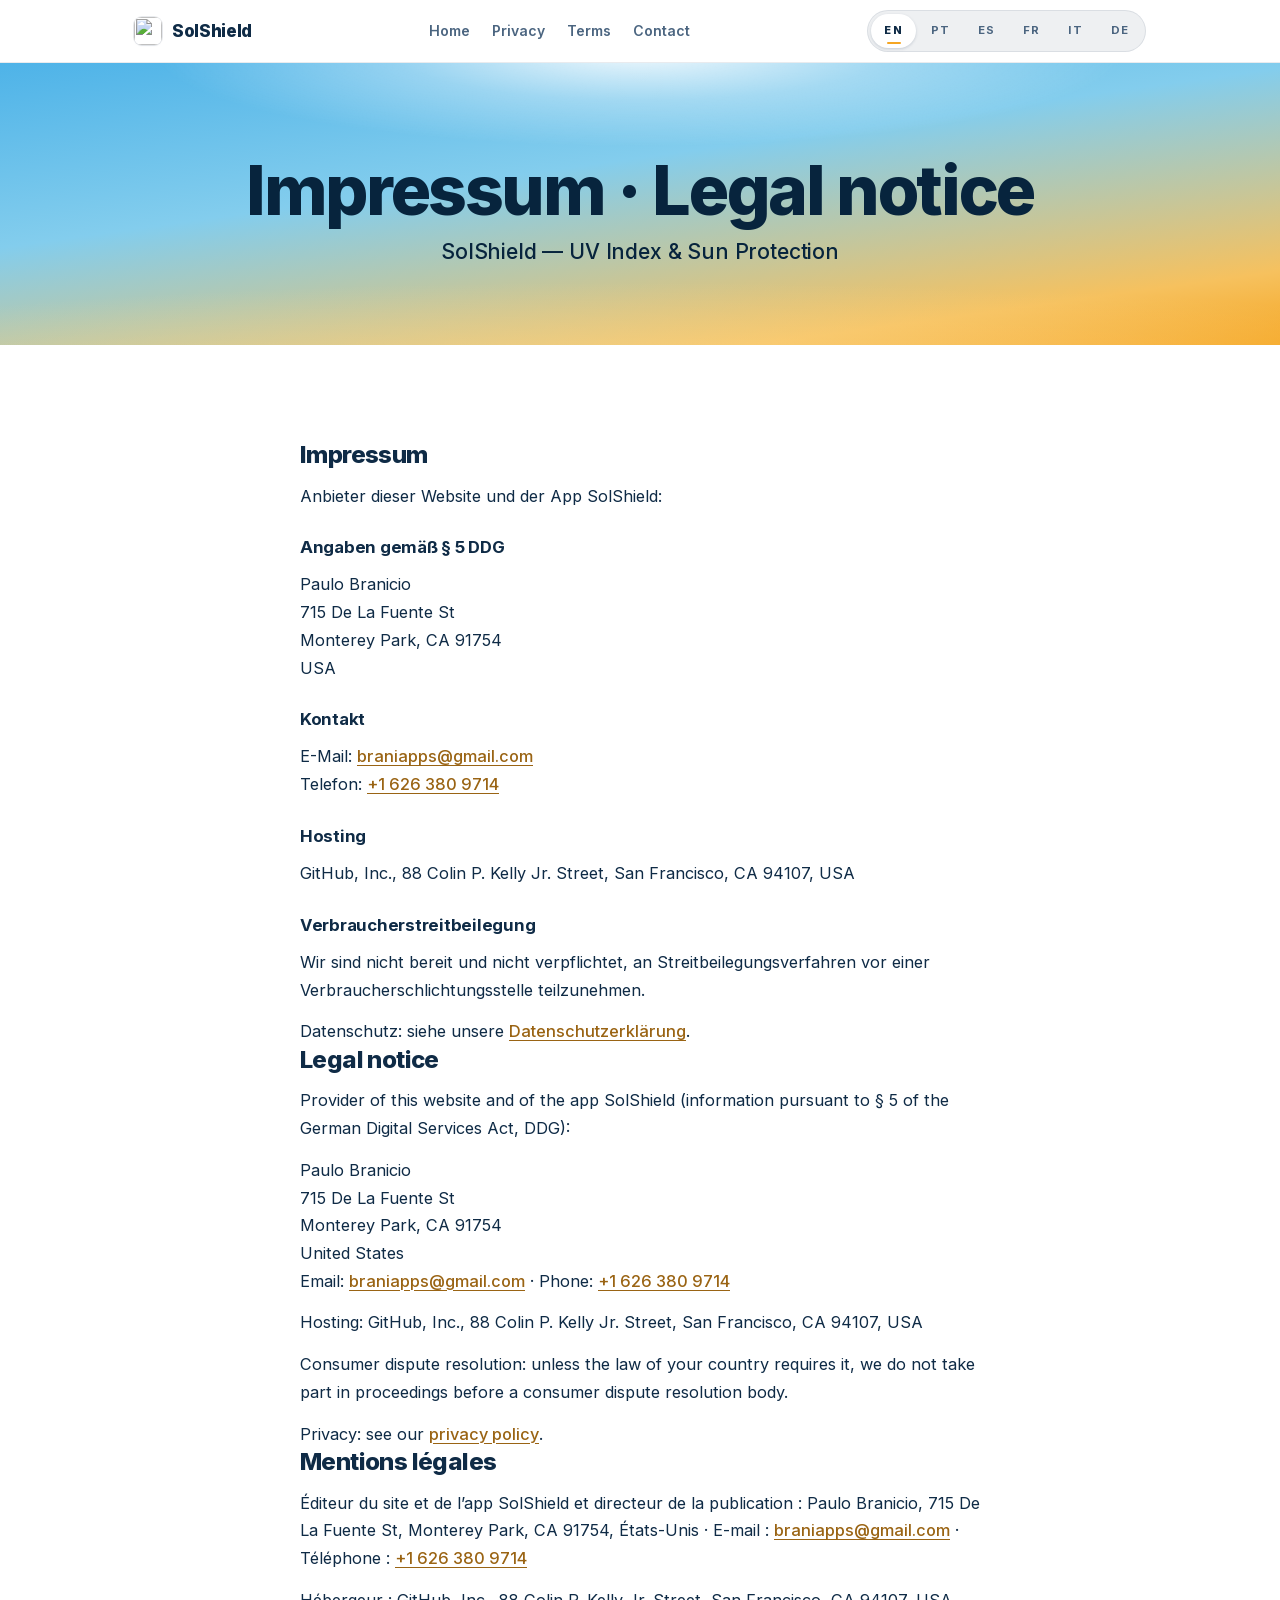
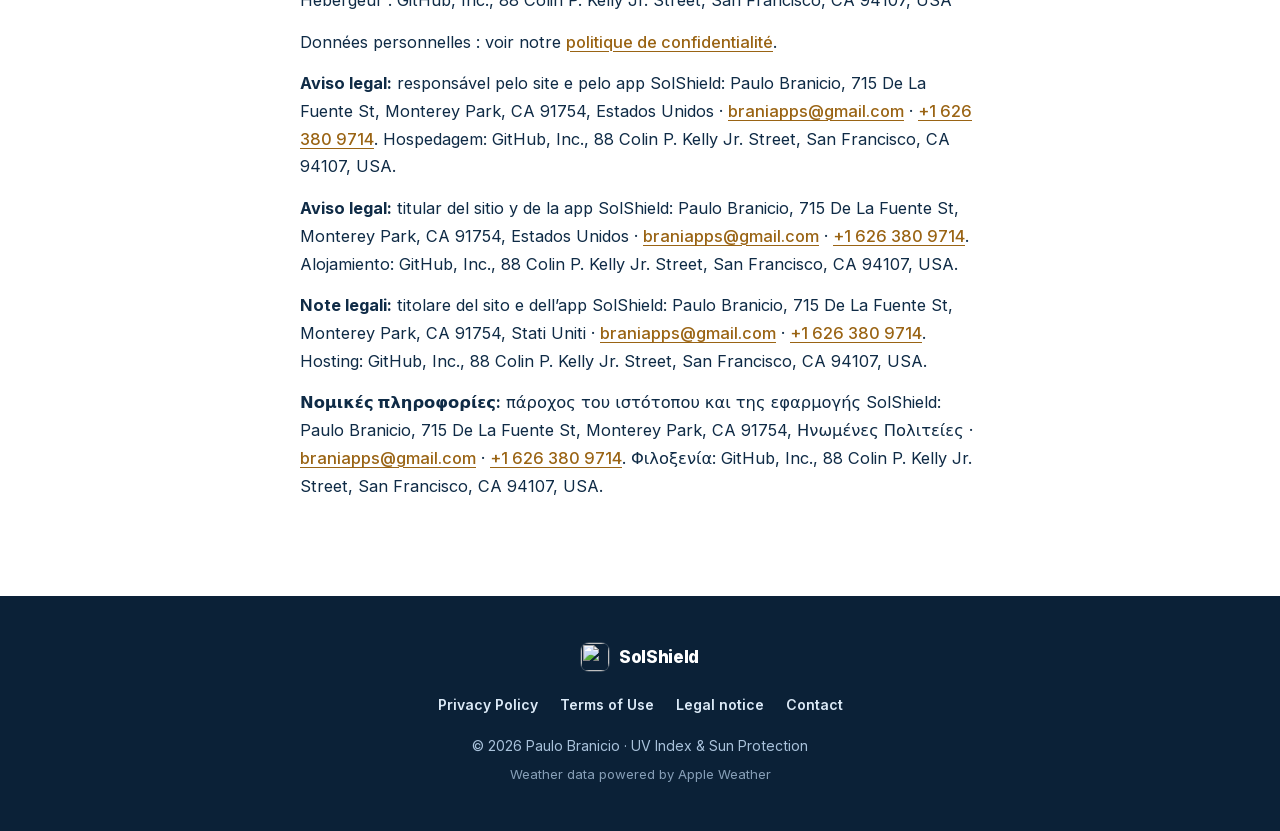
==== impressum.html @ 937201b9 "legal: Impressum, named data controller, EU consumer terms; Android data flows in the privacy policy" ====
<!DOCTYPE html>
<html lang="en">
<head>
  <meta charset="UTF-8">
  <meta name="viewport" content="width=device-width, initial-scale=1.0">
  <title>Impressum · Legal notice — SolShield</title>
  <meta name="description" content="Impressum and legal notice for SolShield and this support site: provider, contact, hosting.">
  <link rel="stylesheet" href="styles.css">
  <link rel="icon" href="app-icon.png">
  <script src="site.js" defer></script>
</head>
<body>

<!-- Chrome: lives outside every [data-lang] section, so its text is swapped by
     site.js from the data-i18n-* attributes rather than by duplication. -->
<a class="skip-link" href="#main" data-i18n-en="Skip to content" data-i18n-pt="Ir para o conteúdo" data-i18n-es="Ir al contenido" data-i18n-fr="Aller au contenu" data-i18n-it="Vai al contenuto" data-i18n-de="Zum Inhalt springen">Skip to content</a>

<header class="nav">
  <div class="wrap">
    <a class="brand" href="index.html"><img class="brand-mark" src="app-icon.png" alt="">SolShield</a>
    <nav class="nav-links" aria-label="Main" data-i18n-aria-en="Main" data-i18n-aria-pt="Principal" data-i18n-aria-es="Principal" data-i18n-aria-fr="Principale" data-i18n-aria-it="Principale" data-i18n-aria-de="Hauptnavigation">
      <a href="index.html" data-i18n-en="Home" data-i18n-pt="Início" data-i18n-es="Inicio" data-i18n-fr="Accueil" data-i18n-it="Home" data-i18n-de="Start">Home</a>
      <a href="privacy.html" data-i18n-en="Privacy" data-i18n-pt="Privacidade" data-i18n-es="Privacidad" data-i18n-fr="Confidentialité" data-i18n-it="Privacy" data-i18n-de="Datenschutz">Privacy</a>
      <a href="terms.html" data-i18n-en="Terms" data-i18n-pt="Termos" data-i18n-es="Términos" data-i18n-fr="Conditions" data-i18n-it="Condizioni" data-i18n-de="Bedingungen">Terms</a>
      <a href="mailto:braniapps@gmail.com" data-i18n-en="Contact" data-i18n-pt="Contato" data-i18n-es="Contacto" data-i18n-fr="Contact" data-i18n-it="Contatti" data-i18n-de="Kontakt">Contact</a>
    </nav>
    <!-- site.js stamps aria-selected/aria-controls/tabindex on these at load.
         The six tab labels stay untranslated: a language's own endonym is
         correct in every locale, and translating them would make the switcher
         harder to use, not easier. -->
    <div class="langtabs" role="tablist" aria-label="Language" data-i18n-aria-en="Language" data-i18n-aria-pt="Idioma" data-i18n-aria-es="Idioma" data-i18n-aria-fr="Langue" data-i18n-aria-it="Lingua" data-i18n-aria-de="Sprache">
      <button type="button" role="tab" class="langtab" data-lang-target="en" aria-label="English">EN</button>
      <button type="button" role="tab" class="langtab" data-lang-target="pt" aria-label="Português">PT</button>
      <button type="button" role="tab" class="langtab" data-lang-target="es" aria-label="Español">ES</button>
      <button type="button" role="tab" class="langtab" data-lang-target="fr" aria-label="Français">FR</button>
      <button type="button" role="tab" class="langtab" data-lang-target="it" aria-label="Italiano">IT</button>
      <button type="button" role="tab" class="langtab" data-lang-target="de" aria-label="Deutsch">DE</button>
    </div>
  </div>
</header>

<main id="main">

    <header class="hero">
      <div class="wrap">
        <h1>Impressum · Legal notice</h1>
        <p class="hero-tagline">SolShield — UV Index &amp; Sun Protection</p>
      </div>
    </header>

    <section class="block">
      <div class="wrap narrow">
        <div class="legal">
          <section lang="de" id="impressum">
          <h2>Impressum</h2>
          <p>Anbieter dieser Website und der App SolShield:</p>
          <h3>Angaben gemäß § 5 DDG</h3>
          <p>Paulo Branicio<br>715 De La Fuente St<br>Monterey Park, CA 91754<br>USA</p>
          <h3>Kontakt</h3>
          <p>E-Mail: <a href="mailto:braniapps@gmail.com">braniapps@gmail.com</a><br>Telefon: <a href="tel:+16263809714">+1 626 380 9714</a></p>
          <h3>Hosting</h3>
          <p>GitHub, Inc., 88 Colin P. Kelly Jr. Street, San Francisco, CA 94107, USA</p>
          <h3>Verbraucherstreitbeilegung</h3>
          <p>Wir sind nicht bereit und nicht verpflichtet, an Streitbeilegungsverfahren vor einer Verbraucherschlichtungsstelle teilzunehmen.</p>
          <p>Datenschutz: siehe unsere <a href="privacy.html">Datenschutzerklärung</a>.</p>
          </section>

          <section lang="en" id="legal-notice">
          <h2>Legal notice</h2>
          <p>Provider of this website and of the app SolShield (information pursuant to § 5 of the German Digital Services Act, DDG):</p>
          <p>Paulo Branicio<br>715 De La Fuente St<br>Monterey Park, CA 91754<br>United States<br>Email: <a href="mailto:braniapps@gmail.com">braniapps@gmail.com</a> · Phone: <a href="tel:+16263809714">+1 626 380 9714</a></p>
          <p>Hosting: GitHub, Inc., 88 Colin P. Kelly Jr. Street, San Francisco, CA 94107, USA</p>
          <p>Consumer dispute resolution: unless the law of your country requires it, we do not take part in proceedings before a consumer dispute resolution body.</p>
          <p>Privacy: see our <a href="privacy.html">privacy policy</a>.</p>
          </section>

          <section lang="fr" id="mentions-legales">
          <h2>Mentions légales</h2>
          <p>Éditeur du site et de l’app SolShield et directeur de la publication : Paulo Branicio, 715 De La Fuente St, Monterey Park, CA 91754, États-Unis · E-mail : <a href="mailto:braniapps@gmail.com">braniapps@gmail.com</a> · Téléphone : <a href="tel:+16263809714">+1 626 380 9714</a></p>
          <p>Hébergeur : GitHub, Inc., 88 Colin P. Kelly Jr. Street, San Francisco, CA 94107, USA</p>
          <p>Données personnelles : voir notre <a href="privacy.html">politique de confidentialité</a>.</p>
          </section>

          <section class="legal-others">
          <p lang="pt"><strong>Aviso legal:</strong> responsável pelo site e pelo app SolShield: Paulo Branicio, 715 De La Fuente St, Monterey Park, CA 91754, Estados Unidos · <a href="mailto:braniapps@gmail.com">braniapps@gmail.com</a> · <a href="tel:+16263809714">+1 626 380 9714</a>. Hospedagem: GitHub, Inc., 88 Colin P. Kelly Jr. Street, San Francisco, CA 94107, USA.</p>
          <p lang="es"><strong>Aviso legal:</strong> titular del sitio y de la app SolShield: Paulo Branicio, 715 De La Fuente St, Monterey Park, CA 91754, Estados Unidos · <a href="mailto:braniapps@gmail.com">braniapps@gmail.com</a> · <a href="tel:+16263809714">+1 626 380 9714</a>. Alojamiento: GitHub, Inc., 88 Colin P. Kelly Jr. Street, San Francisco, CA 94107, USA.</p>
          <p lang="it"><strong>Note legali:</strong> titolare del sito e dell’app SolShield: Paulo Branicio, 715 De La Fuente St, Monterey Park, CA 91754, Stati Uniti · <a href="mailto:braniapps@gmail.com">braniapps@gmail.com</a> · <a href="tel:+16263809714">+1 626 380 9714</a>. Hosting: GitHub, Inc., 88 Colin P. Kelly Jr. Street, San Francisco, CA 94107, USA.</p>
          <p lang="el"><strong>Νομικές πληροφορίες:</strong> πάροχος του ιστότοπου και της εφαρμογής SolShield: Paulo Branicio, 715 De La Fuente St, Monterey Park, CA 91754, Ηνωμένες Πολιτείες · <a href="mailto:braniapps@gmail.com">braniapps@gmail.com</a> · <a href="tel:+16263809714">+1 626 380 9714</a>. Φιλοξενία: GitHub, Inc., 88 Colin P. Kelly Jr. Street, San Francisco, CA 94107, USA.</p>
          </section>
        </div>
      </div>
    </section>

    <footer class="foot">
      <div class="wrap">
        <a class="brand" href="index.html"><img class="brand-mark" src="app-icon.png" alt="">SolShield</a>
        <nav class="foot-links" aria-label="Footer">
          <a href="privacy.html" data-i18n-en="Privacy Policy" data-i18n-pt="Política de Privacidade" data-i18n-es="Política de Privacidad" data-i18n-fr="Politique de confidentialité" data-i18n-it="Informativa sulla privacy" data-i18n-de="Datenschutzerklärung">Privacy Policy</a>
          <a href="terms.html" data-i18n-en="Terms of Use" data-i18n-pt="Termos de Uso" data-i18n-es="Términos de Uso" data-i18n-fr="Conditions d’utilisation" data-i18n-it="Condizioni d’uso" data-i18n-de="Nutzungsbedingungen">Terms of Use</a>
          <a href="impressum.html" data-i18n-en="Legal notice" data-i18n-pt="Aviso legal" data-i18n-es="Aviso legal" data-i18n-fr="Mentions légales" data-i18n-it="Note legali" data-i18n-de="Impressum">Legal notice</a>
          <a href="mailto:braniapps@gmail.com" data-i18n-en="Contact" data-i18n-pt="Contato" data-i18n-es="Contacto" data-i18n-fr="Contact" data-i18n-it="Contatti" data-i18n-de="Kontakt">Contact</a>
        </nav>
        <p class="cr">© 2026 Paulo Branicio · UV Index &amp; Sun Protection</p>
        <p class="attr">Weather data powered by Apple Weather</p>
      </div>
    </footer>

</main>
</body>
</html>
---- styles.css ----
/* SolShield support site — "Solar Noon"
   ---------------------------------------------------------------------------
   One stylesheet, three pages (index / privacy / terms), zero third-party
   requests. Inter is self-hosted from fonts/; the App Store badges and the app
   icon are the only images.

   THE PALETTE IS DERIVED, NOT INVENTED.
     - The hero band reproduces the app icon's own sweep: sky blue at the top,
       amber at the bottom, with the sun's white bloom over it. A visitor who
       has the app on their phone should recognise the page.
     - The five uv-* values are the WHO risk-band colours the app itself paints
       with (SolShield/Models/UVLevel.swift). They are not decoration; they are
       the same scale the Dashboard shows.
     - The six skin-* values are Fitzpatrick I-VI reference tones.
   None of these may be substituted for a "nicer" hue.

   CONTRAST. Every text/ground pair that uses tokens is machine-checked by
   tools/support-site-verify/contrast.py, which reads the token blocks below
   directly. Pairs that cannot be tokens (dark ink on the hero's fixed gradient)
   are checked there as literals. Measured, non-token pairs are annotated inline
   at the rule that creates them. Never lower a floor to make a colour fit.

   WEIGHT DISCIPLINE. fonts/Inter-latin.woff2 is a variable face with a real
   100-900 wght axis, and the face declaration below unlocks all of it. Display
   type is weight 800. Never ask for a weight outside 100-900 and never set
   font-style: italic on it (there is no italic face; the browser would slant
   the roman). Use the i element for ribbon/skin captions only where this file
   resets font-style to normal.

   LANGUAGES. See the "language visibility" section near the bottom. It is the
   one part of this file where a mistake is an outage rather than a blemish.
*/

/* ------------------------------------------------------------------ fonts */

@font-face {
  font-family: "Inter";
  src: url("fonts/Inter-latin.woff2") format("woff2");
  font-weight: 100 900;
  font-style: normal;
  font-display: swap;
}

/* ----------------------------------------------------------------- tokens */

:root {
  --bg: #FFFFFF;
  --bg-alt: #F6FAFD;
  --ink: #0F2B46;
  --ink-soft: #4B6580;
  --accent: #9A6414;
  --sky: #4EB3E8;
  --sun: #F5A623;
  --line: rgba(12, 40, 70, .09);
  --card: #FFFFFF;
  --hero-ink: #07243D;

  --uv-low: #3EC46D;
  --uv-moderate: #F4D03F;
  --uv-high: #F5891F;
  --uv-veryhigh: #E24B3A;
  --uv-extreme: #9B59B6;

  --wrap: 1080px;
  --radius: 14px;

  /* The sticky nav's rendered height (.nav .wrap min-height: 62px + the 1px
     border-bottom on .nav). [id]'s scroll-margin-top, below the reset, is
     derived from this plus a spacing allowance instead of a second literal
     number, so the two can't drift apart. Redeclared to 98px inside the
     760px breakpoint (see .nav), where the nav wraps to two rows and
     measures up to ~98px — a hairline scroll-margin-top tuned only for the
     one-row 63px nav used to land an anchored heading right under the
     wrapped nav's second row. If you change the nav's height at either
     breakpoint, update --nav-h there too. */
  --nav-h: 63px;

  /* --- everything below is derived from the eleven values above ---------- */

  --sans: "Inter", -apple-system, BlinkMacSystemFont, "Segoe UI", system-ui, sans-serif;
  --mono: ui-monospace, SFMono-Regular, "SF Mono", Menlo, Consolas, monospace;

  --gutter: clamp(20px, 5vw, 34px);
  --radius-sm: 10px;
  --radius-lg: 20px;
  --ease: cubic-bezier(.2, .7, .3, 1);

  /* A firmer hairline for elements that must read as an edge rather than as a
     whisper (the formula box, the FAQ rows). --line stays as specified. */
  --line-2: rgba(12, 40, 70, .17);
  --tint: rgba(78, 179, 232, .10);

  --shadow-sm: 0 1px 2px rgba(12, 40, 70, .05);
  --shadow-md: 0 14px 34px -18px rgba(12, 40, 70, .30);
  --shadow-lg: 0 26px 58px -26px rgba(12, 40, 70, .38);

  /* Hero. The band is identical in both schemes, so its inks are literal and
     are never flipped. --hero-ink-soft measures 4.94:1 on --sky and 5.73:1 on
     --sun, i.e. it clears AA against both ends of the gradient. */
  --hero-ink-soft: #0B3B60;
  --sun-soft: #FFD27A;
  --sun-deep: #EF8A17;

  /* The vow band and the footer are dark in BOTH schemes, so their inks are
     literal too. Flipping them would put dark text on a dark ground.
     Measured: --band-ink 12.87:1, --band-dim 7.83:1, --band-em 9.27:1 on
     --band; --foot-ink 8.88:1 and --foot-link 13.33:1 on --foot-bg. */
  --band: #0F2B46;
  --band-ink: #EAF3FB;
  --band-dim: #A8C2DA;
  --band-em: #FFC65C;
  --foot-bg: #0B2137;
  --foot-ink: #A9C2DB;
  --foot-link: #DCEAF7;

  /* Contact card: the hero's sky-to-amber sweep, pulled almost to white so a
     dark-ink card can sit on it. --accent measures 4.60:1 / 4.65:1 on the two
     ends and 4.64:1 at the midpoint. */
  --warm-a: #EDF7FE;
  --warm-b: #FFF6E6;

  /* Mail CTA. The approved mockup draws this as a solid navy pill — the
     highest-contrast element on the card — so light mode matches it exactly:
     white on --mail-bg measures 14.44:1. Dark mode keeps the amber-gradient
     treatment instead of inverting to a light pill: navy-on-dark reads as a
     weak CTA there, and --hero-ink on the amber gradient already clears AA
     (7.80:1-11.10:1), so there is no trade between "matches the mockup" and
     "clears contrast" — each scheme gets whichever is actually true for it. */
  --mail-bg: #0F2B46;
  --mail-ink: #FFFFFF;
  --mail-shadow: rgba(12, 40, 70, .38);

  /* The raised chip inside the language tablist. It has to read as LIFTED off
     the tablist groove on both grounds, so it is lighter than --card in dark
     rather than equal to it. */
  --chip: #FFFFFF;

  /* Fitzpatrick I-VI reference tones. Real skin, not brand colour. */
  --skin-i: #F7E0D0;
  --skin-ii: #EFCDB4;
  --skin-iii: #DDB18C;
  --skin-iv: #C08A5E;
  --skin-v: #8D5A34;
  --skin-vi: #4E2E1C;

  /* Focus ring. Stated literally rather than as var(--ink) so a band that
     re-tints its own inks cannot dim the ring; re-declared on every surface
     that changes the ground (hero, vow, footer, ribbon). */
  --ring: #0F2B46;
}

@media (prefers-color-scheme: dark) {
  :root {
    --bg: #080D18;
    --bg-alt: #0B1424;
    --ink: #EAF1FB;
    --ink-soft: #9FB4D2;
    --accent: #FFC65C;
    --line: rgba(255, 255, 255, .09);
    --card: #0E1828;
    --line-2: rgba(255, 255, 255, .18);
    --tint: rgba(255, 198, 92, .10);
    --shadow-sm: 0 1px 2px rgba(0, 0, 0, .5);
    --shadow-md: 0 16px 38px -20px rgba(0, 0, 0, .8);
    --shadow-lg: 0 28px 64px -26px rgba(0, 0, 0, .85);
    --band: #0D2438;
    /* Lifted ABOVE --bg (was #05090F, below it), so the footer is a well
       relative to the page instead of vanishing into a same-depth black.
       Measured 1.08:1 against --bg — subtle by design, since the real edge
       is .foot's border-top; this only fixes the direction. */
    --foot-bg: #0E1726;
    /* Retuned from #0E1D30/#211A0C: a straight RGB blend between those two
       collapsed to S<0.04 (near gray) around the 55-70% mark and swung
       through a desaturated yellow-green there — a visible muddy-olive band
       in the card's lower corner. This pair takes the long way round the
       hue wheel (blue -> violet -> red -> amber) instead of the short way
       (blue -> teal -> green -> amber), so it never dips through green:
       worst-case saturation along the path is .12, and the hue at that
       point is violet/magenta, not olive. */
    --warm-a: #0F1B36;
    --warm-b: #2A1608;
    /* Mail CTA stays amber in dark — see the light-mode comment above. */
    --mail-bg: linear-gradient(135deg, var(--sun-soft), var(--sun));
    --mail-ink: var(--hero-ink);
    --mail-shadow: rgba(239, 138, 23, .95);
    --chip: #1B2B42;
    --ring: #FFC65C;
  }
}

/* ------------------------------------------------------------------ reset */

*, *::before, *::after { margin: 0; padding: 0; box-sizing: border-box; }

html {
  scroll-behavior: smooth;
  -webkit-text-size-adjust: 100%;
}

/* Anchored headings must clear the sticky nav with real headroom, not a
   hairline: --nav-h plus a fixed 33px allowance, so a jump never lands a
   heading flush against the nav's bottom edge. Yields 96px on the 63px
   desktop nav and 131px on the 98px wrapped mobile nav (see --nav-h). */
[id] { scroll-margin-top: calc(var(--nav-h) + 33px); }

/* An overflow guard, not a size: the badge's own dimensions are set once, in
   .badges .as, and its aspect ratio is preserved by height:auto there. */
img, svg { display: block; max-width: 100%; }

button { font: inherit; color: inherit; background: none; border: 0; }

/* ------------------------------------------------------------- the ground */

body {
  font-family: var(--sans);
  font-size: 17px;
  line-height: 1.62;
  font-weight: 400;
  color: var(--ink);
  background: var(--bg);
  -webkit-font-smoothing: antialiased;
  -moz-osx-font-smoothing: grayscale;
  text-rendering: optimizeLegibility;
  /* Nothing on this site may push the page sideways, so the guard is per
     container (see .uv-ribbon, .formula, .hero) rather than an overflow rule
     on the root — overflow-x on <html> or <body> propagates to the viewport
     and would either break position:sticky or, with `clip`, force overflow-y
     to `hidden` and stop the page scrolling at all. This is the one global
     part: a URL or an email address in the legal copy wraps instead of
     widening its column. */
  overflow-wrap: break-word;
}

h1, h2, h3, h4 {
  font-weight: 800;
  line-height: 1.14;
  letter-spacing: -.028em;
  text-wrap: balance;
}

::selection { background: var(--sun); color: var(--hero-ink); }

a {
  color: var(--accent);
  text-decoration-thickness: 1px;
  text-underline-offset: .18em;
  transition: color .2s var(--ease);
}
a:hover { color: var(--ink); }

:focus-visible {
  outline: 2px solid var(--ring);
  outline-offset: 3px;
  border-radius: 4px;
}

.skip-link {
  position: absolute;
  left: -9999px;
  top: 0;
}
.skip-link:focus {
  left: 14px;
  top: 14px;
  z-index: 100;
  padding: 11px 18px;
  border-radius: var(--radius-sm);
  background: var(--band);
  color: var(--band-ink);
  font-weight: 600;
  text-decoration: none;
  box-shadow: var(--shadow-lg);
}

.sr-only {
  position: absolute;
  width: 1px; height: 1px;
  overflow: hidden;
  clip: rect(0 0 0 0);
  clip-path: inset(50%);
  white-space: nowrap;
  border: 0;
}

/* ---------------------------------------------------------------- measure */

.wrap {
  width: 100%;
  max-width: var(--wrap);
  margin-inline: auto;
  padding-inline: var(--gutter);
}
.wrap.narrow { max-width: 760px; }

/* The full-bleed bands carry the gutter themselves so their backgrounds run
   edge to edge; a .wrap inside one only has to do the centring. */
.hero, .vow, .foot { padding-inline: var(--gutter); }
.hero > .wrap, .vow > .wrap, .foot > .wrap { padding-inline: 0; }

/* -------------------------------------------------------------------- nav */

.nav {
  position: sticky;
  top: 0;
  z-index: 30;
  background: var(--bg);
  border-bottom: 1px solid var(--line);
}
@supports ((backdrop-filter: blur(12px)) or (-webkit-backdrop-filter: blur(12px))) {
  .nav {
    background: color-mix(in srgb, var(--bg) 82%, transparent);
    -webkit-backdrop-filter: saturate(180%) blur(14px);
    backdrop-filter: saturate(180%) blur(14px);
  }
}
.nav .wrap {
  display: flex;
  align-items: center;
  justify-content: space-between;
  flex-wrap: wrap;
  gap: 14px;
  min-height: 62px;
}

.brand {
  display: inline-flex;
  align-items: center;
  gap: 10px;
  font-size: 1.08rem;
  font-weight: 800;
  letter-spacing: -.02em;
  color: var(--ink);
  text-decoration: none;
  white-space: nowrap;
}
.brand:hover { color: var(--ink); }

.brand-mark {
  width: 28px;
  height: 28px;
  flex: none;
  border-radius: 8px;
  box-shadow: 0 0 0 1px var(--line), var(--shadow-sm);
}

.nav-links {
  display: flex;
  align-items: center;
  gap: 22px;
}
.nav-links a {
  font-size: .88rem;
  font-weight: 600;
  color: var(--ink-soft);
  text-decoration: none;
  white-space: nowrap;
  /* Padding grows the touch target; the equal negative margin gives the space
     back to the layout, so the row stays the height it looks. */
  padding-block: 9px;
  margin-block: -9px;
}
.nav-links a:hover,
.nav-links a[aria-current] { color: var(--ink); }

/* On a phone these links are the only route between Home, Privacy and Terms,
   so they drop to their own full-width row rather than being hidden. order:3
   puts that row below the brand + language tabs, not between them. */
@media (max-width: 760px) {
  :root {
    /* Measured 95.9-97.9px for the wrapped two-row nav (brand + langtabs row,
       then the nav-links row) across the padding/row-gap below; 98px keeps
       --nav-h ahead of the tallest case so [id]'s scroll-margin-top never
       falls short. */
    --nav-h: 98px;
  }
  .nav .wrap { min-height: 0; padding-block: 9px; row-gap: 8px; }
  .nav-links {
    order: 3;
    width: 100%;
    justify-content: center;
    gap: 18px;
    padding-top: 8px;
    border-top: 1px solid var(--line);
  }
  .nav-links a { font-size: .8rem; }
}

/* --------------------------------------------------------------- langtabs */

/* Contract: .langtabs is the role="tablist"; each control is a button with
   role="tab", data-lang-target and aria-selected (site.js maintains the last
   two). .langtab is accepted as a class alias for the control, so markup may
   use either hook. The selected state carries three cues — fill, weight and an
   underbar — so it never rests on colour alone. */
.langtabs {
  display: inline-flex;
  gap: 2px;
  padding: 3px;
  border-radius: 999px;
  background: var(--bg-alt);                                    /* fallback */
  background: color-mix(in srgb, var(--ink) 7%, transparent);
  border: 1px solid var(--line);
}
.langtabs [role="tab"], .langtabs .langtab {
  position: relative;
  appearance: none;
  -webkit-appearance: none;
  cursor: pointer;
  padding: 7px 13px 8px;
  border-radius: 999px;
  font-size: .7rem;
  font-weight: 700;
  letter-spacing: .1em;
  text-transform: uppercase;
  color: var(--ink-soft);
  text-decoration: none;
  transition: color .22s var(--ease), background-color .22s var(--ease);
}
.langtabs [role="tab"]:hover, .langtabs .langtab:hover {
  color: var(--ink);
  background: var(--tint);
}
.langtabs [role="tab"][aria-selected="true"], .langtabs .langtab[aria-selected="true"] {
  background: var(--chip);
  color: var(--ink);
  font-weight: 800;
  box-shadow: 0 1px 3px rgba(12, 40, 70, .18);
}
/* Non-colour cue: only the selected tab grows an amber underbar. */
.langtabs [role="tab"][aria-selected="true"]::after,
.langtabs .langtab[aria-selected="true"]::after {
  content: "";
  position: absolute;
  left: 50%;
  bottom: 4px;
  transform: translateX(-50%);
  width: 14px;
  height: 2px;
  border-radius: 1px;
  background: var(--sun);
}

/* Six language tabs (DE joined EN/PT/ES/FR/IT on 2026-11-03, SolShield
   1.3.0) are ~270px at full padding, which no phone row beside the brand
   has room for, and which pushed French and German onto a second desktop
   row in the 761-840px band. Every viewport up to 840px therefore gets the
   compact tab: 8px side padding and tighter tracking, ~203px for all six.
   It used to be a <=380px-only rule (10px sides); the tab is still ~32px
   wide and ~30px tall, above the 24px WCAG 2.5.8 target minimum. */
@media (max-width: 840px) {
  .langtabs [role="tab"], .langtabs .langtab { padding: 6px 8px 7px; letter-spacing: .04em; }
}

@media (max-width: 380px) {
  .brand { font-size: .98rem; }
  .brand-mark { width: 24px; height: 24px; border-radius: 7px; }
}

/* Just above the 760px breakpoint the desktop nav is one row of brand, links
   and six language tabs. French and German have the longest link labels
   ("Confidentialité", "Datenschutz"), and at 761-781px French pushed the
   tabs onto a second row (84px nav against a 63px --nav-h). A tighter link
   gap in that band, plus the compact tabs above (<=840px), keeps every
   language on one row — measured 63px for all six at 761-1280px on
   2026-11-03; the phone layout (<=760px) keeps its own 18px gap. German's
   nav says "Bedingungen", not "Nutzungsbedingungen", for the same reason
   French says "Conditions": the full title (~150px) cannot fit this row. */
@media (min-width: 761px) and (max-width: 840px) {
  .nav-links { gap: 14px; }
}

/* The six compact language tabs (EN/PT/ES/FR/IT/DE since 2026-11-03) no
   longer fit beside the brand at 361px and below: the tablist wraps to a row
   of its own and the nav becomes three rows, measured 129px at 320-361px
   (96px from 362px up). --nav-h follows it, with the same headroom as the
   760px breakpoint, so [id]'s scroll-margin-top keeps its allowance. The
   370px threshold sits above the measured 361px on purpose: over-estimating
   --nav-h only adds a little space above an anchored heading,
   under-estimating hides it. (With five tabs the threshold was 360px over a
   measured 349px.) */
@media (max-width: 370px) {
  :root { --nav-h: 131px; }
}

/* ------------------------------------------------------------------- hero */

/* The gradient is the brand: it is the app icon's own sky-to-amber sweep and it
   is IDENTICAL in both colour schemes. Do not add a dark-mode variant. All ink
   on it is literal for the same reason. */
.hero {
  position: relative;
  isolation: isolate;
  overflow: hidden;
  text-align: center;
  padding-block: clamp(52px, 9vw, 92px) clamp(44px, 7.5vw, 76px);
  color: var(--hero-ink);
  background: linear-gradient(172deg, var(--sky) 0%, #83CDED 40%, #F6C15E 84%, var(--sun) 100%);
  --ring: #07243D;
}
/* The sun's bloom. Both layers only ever LIGHTEN the ground, so they can never
   erode the contrast the literal inks were measured against. */
.hero::before {
  content: "";
  position: absolute;
  inset: 0;
  z-index: -1;
  pointer-events: none;
  background:
    radial-gradient(54% 48% at 50% -4%,
      rgba(255, 255, 255, .92) 0%, rgba(255, 255, 255, .34) 36%, rgba(255, 255, 255, 0) 70%),
    radial-gradient(130% 62% at 50% 116%,
      rgba(255, 224, 158, .55) 0%, rgba(255, 224, 158, 0) 62%);
}
.hero > * { position: relative; }

.hero-icon {
  width: 96px;
  height: 96px;
  margin: 0 auto clamp(18px, 2.6vw, 26px);
  border-radius: 22px;
  /* The icon's own ground is sky-to-amber too, so without a ring it dissolves
     into the band. The white rim and the drop shadow lift it back off. */
  box-shadow:
    0 0 0 3px rgba(255, 255, 255, .62),
    0 18px 40px -12px rgba(7, 36, 61, .48);
}

.hero h1 {
  font-size: clamp(2.15rem, 8vw, 4.25rem);
  font-weight: 800;
  letter-spacing: -.035em;
  line-height: 1.03;
}

.hero-tagline {
  margin-top: 10px;
  font-size: clamp(1.02rem, 2.6vw, 1.32rem);
  font-weight: 500;
  letter-spacing: -.008em;
  text-wrap: balance;
}

.hero-meta {
  margin-top: 12px;
  font-size: .8rem;
  font-weight: 600;
  letter-spacing: .035em;
  color: var(--hero-ink-soft);
  text-wrap: balance;
}

.badges {
  display: flex;
  flex-wrap: wrap;
  justify-content: center;
  gap: 14px;
  margin-top: clamp(20px, 3vw, 28px);
}
.badges a {
  display: inline-block;
  border-radius: 10px;
  text-decoration: none;
  transition: transform .3s var(--ease), filter .3s var(--ease);
}
.badges a:hover { transform: translateY(-2px); filter: drop-shadow(0 10px 18px rgba(7, 36, 61, .3)); }

/* Apple's guidelines forbid editing the badge artwork, so it is SIZED HERE AND
   NOWHERE ELSE. height:auto keeps the supplied 250x83 aspect ratio exactly. */
.badges .as { width: 150px; height: auto; }

/* -------------------------------------------------------------- uv ribbon */

/* The signature motif: the WHO scale the app paints with, run edge to edge as
   the horizon line under the hero. Five equal children, in order:
   low, moderate, high, very high, extreme. Colour is assigned positionally so
   the markup needs no per-band class; data-uv is an explicit override that is
   declared after the positional rules and therefore always wins. */
.uv-ribbon {
  display: flex;
  box-shadow: inset 0 1px 0 rgba(255, 255, 255, .3);
}
.uv-ribbon > * {
  flex: 1 1 0;
  min-width: 0;
  text-align: center;
  padding: clamp(9px, 1.5vw, 13px) 4px clamp(10px, 1.7vw, 14px);
  /* Pure black, not the mockup's #0d2233: measured against the WHO band
     colours, black clears 4.5:1 AA on all four of low/moderate/high/veryhigh
     (veryhigh is the tightest at 5.30:1), which #0d2233 did not on veryhigh
     (4.10:1). This is also what UVLevel.swift's textColor does in the app
     (.black for every level but .extreme), so the ribbon and the app's UV
     cards agree. */
  color: #000000;
  /* A top highlight so the strip reads as one physical object, not five div. */
  background-image: linear-gradient(180deg, rgba(255, 255, 255, .17), rgba(255, 255, 255, 0) 62%);
}
.uv-ribbon b, .uv-ribbon strong {
  display: block;
  font-size: clamp(.9rem, 2.3vw, 1.05rem);
  font-weight: 800;
  line-height: 1.15;
  letter-spacing: -.01em;
  font-variant-numeric: tabular-nums;
}
.uv-ribbon i, .uv-ribbon em, .uv-ribbon span {
  display: block;
  margin-top: 2px;
  font-style: normal;
  /* Floor restored to .65rem (10.4px) in fix round 2 — Task 3's fix round 2
     deliberately raised it to this exact value with the instruction to let
     the band grow or the caption wrap rather than shrink further; a fix
     round 1 attempt at this file lowered it to .53rem (8.48px) to stop a
     mid-word break, which reversed that ruling and dropped below any usable
     floor (Apple HIG's own floor is 11pt). The narrow-viewport fix now lives
     in the @media rule below instead: it buys back horizontal room (tighter
     cell padding, tighter letter-spacing) rather than shrinking the glyph. */
  font-size: clamp(.65rem, 1.5vw, .7rem);
  font-weight: 700;
  letter-spacing: .06em;
  text-transform: uppercase;
  /* Never dim this with opacity: even with black ink, --uv-veryhigh is the
     tightest of the four black-ink bands (5.30:1) and cannot spare any of
     it — the mockup's opacity:.72 on this caption is intentionally dropped.
     Reflow, not overflow — a long label wraps inside its own cell rather
     than widening the page. */
  /* break-word (the prior implementer's original choice) allows the browser
     to split ANY word at an arbitrary character when the alternative is
     overflow — which is what produced the "MODERA"/"TE" mid-word break this
     round is fixing. normal + hyphens:none means a caption only ever breaks
     at a space (or, for a single word, doesn't break at all); the @media
     rule below is what actually prevents overflow at narrow widths, not
     this property by itself. */
  overflow-wrap: normal;
  word-break: normal;
  hyphens: none;
}

/* Below ~400px, .uv-ribbon's five cells no longer have room for an 8-letter
   single-word caption ("Moderate"/"Moderado") at the standard .65rem +
   .06em tracking without breaking. Buy the room back instead of shrinking
   the glyph further: 3px back from cell padding (1.5px/side) and looser
   uppercase tracking traded for tighter (letter-spacing barely reads at
   this size anyway). Measured: all five EN/PT/ES captions fit their cell
   on one line at 320px under this rule with scrollWidth === clientWidth. */
@media (max-width: 400px) {
  .uv-ribbon > * { padding-inline: 1px; }
  .uv-ribbon i, .uv-ribbon em, .uv-ribbon span {
    font-size: .65rem;
    letter-spacing: .01em;
  }
}

.uv-ribbon > :nth-child(1) { background-color: var(--uv-low); }
.uv-ribbon > :nth-child(2) { background-color: var(--uv-moderate); }
.uv-ribbon > :nth-child(3) { background-color: var(--uv-high); }
.uv-ribbon > :nth-child(4) { background-color: var(--uv-veryhigh); }
.uv-ribbon > :nth-child(5) { background-color: var(--uv-extreme); color: #fff; }

/* Explicit override. Declared last so it beats the positional rules at equal
   specificity, which is what lets markup reorder or subset the scale. */
.uv-ribbon [data-uv="low"] { background-color: var(--uv-low); color: #000000; }
.uv-ribbon [data-uv="moderate"] { background-color: var(--uv-moderate); color: #000000; }
.uv-ribbon [data-uv="high"] { background-color: var(--uv-high); color: #000000; }
.uv-ribbon [data-uv="veryhigh"] { background-color: var(--uv-veryhigh); color: #000000; }
.uv-ribbon [data-uv="extreme"] { background-color: var(--uv-extreme); color: #fff; }

/* --------------------------------------------------------------- sections */

.block { padding-block: clamp(54px, 8.5vw, 96px); }
.block.alt {
  background: var(--bg-alt);
  border-top: 1px solid var(--line);
  border-bottom: 1px solid var(--line);
}
/* Two plain blocks in a row share a ground, so their full paddings stack into
   a gap wider than either section's own rhythm. Trim the second one's top.
   Any block that follows a tinted band keeps its full padding — there the gap
   is doing the work of separating two different surfaces. */
.block:not(.alt) + .block:not(.alt) { padding-top: clamp(30px, 4.5vw, 52px); }

.section-head { margin-bottom: clamp(26px, 4vw, 40px); }
.section-head h2 {
  font-size: clamp(1.6rem, 4vw, 2.4rem);
  letter-spacing: -.03em;
}
.section-head p {
  margin-top: 12px;
  max-width: 62ch;
  color: var(--ink-soft);
  font-size: 1.02rem;
}
.section-head.center { text-align: center; }
.section-head.center p { margin-inline: auto; }

/* The kicker's leading rule is the sky-to-amber sweep again, three pixels of
   it — the smallest place the brand gradient appears on the page. */
.kicker {
  display: flex;
  align-items: center;
  gap: 10px;
  margin-bottom: 10px;
  font-size: .72rem;
  font-weight: 800;
  letter-spacing: .16em;
  text-transform: uppercase;
  color: var(--accent);
}
.kicker::before,
.kicker.center::after,
.center .kicker::after,
.contact-card .kicker::after {
  content: "";
  width: 22px;
  height: 2px;
  flex: none;
  border-radius: 1px;
  background: linear-gradient(90deg, var(--sky), var(--sun));
}
/* Centred kickers get a matching rule on the right, and their left rule is
   mirrored so the pair reads outward from the words. */
.kicker.center,
.center .kicker,
.contact-card .kicker { justify-content: center; }
.kicker.center::before,
.center .kicker::before,
.contact-card .kicker::before { background: linear-gradient(90deg, var(--sun), var(--sky)); }

/* --------------------------------------------------------------- features */

/* Eight feature cards since 2026-10-30, when the ninth ("Exposure history")
   was removed because the app has no history feature. The column counts are
   chosen to divide eight — 4 x 2 on a wide screen, 2 x 4 on a tablet, one
   column on a phone — so no row ever ends on an empty slot, which the old
   auto-fit 240px tracks (three columns on desktop) would leave as 3/3/2. At
   981px the four cards are still ~213px wide. If the number of cards
   changes, revisit these counts. */
.grid {
  display: grid;
  grid-template-columns: repeat(4, minmax(0, 1fr));
  gap: clamp(14px, 1.8vw, 20px);
}
@media (max-width: 980px) {
  .grid { grid-template-columns: repeat(2, minmax(0, 1fr)); }
}
@media (max-width: 560px) {
  .grid { grid-template-columns: 1fr; }
}

.feature {
  padding: clamp(18px, 2.2vw, 24px);
  border: 1px solid var(--line);
  border-radius: var(--radius);
  background: var(--card);
  box-shadow: var(--shadow-sm);
  transition: transform .3s var(--ease), box-shadow .3s var(--ease), border-color .3s var(--ease);
}
.feature:hover, .feature:focus-within {
  transform: translateY(-3px);
  border-color: color-mix(in srgb, var(--sun) 38%, var(--line));
  box-shadow: var(--shadow-md);
}
.feature h3, .feature b, .feature strong {
  display: block;
  margin-bottom: 6px;
  font-size: 1.02rem;
  font-weight: 700;
  letter-spacing: -.015em;
  line-height: 1.3;
}
.feature p {
  color: var(--ink-soft);
  font-size: .94rem;
  line-height: 1.6;
}

.ico {
  display: grid;
  place-items: center;
  width: 42px;
  height: 42px;
  margin-bottom: 14px;
  border-radius: 12px;
  background: linear-gradient(135deg, var(--sky), var(--sun));
  box-shadow: 0 8px 18px -10px rgba(245, 166, 35, .85);
  color: #fff;
  font-size: 1.2rem;
  line-height: 1;
}
/* Every icon in this set is stroked line art authored with fill="none" — a
   solid fill was never the intent, so the rule paints the stroke instead.
   Icons that inherit their stroke color (rather than setting stroke="…"
   inline) still resolve to currentColor via this rule. */
.ico svg { width: 22px; height: 22px; fill: none; stroke: currentColor; }

/* -------------------------------------------------------------------- vow */

/* Dark in BOTH schemes — the privacy promise gets the one quiet band on the
   page. Its inks are the literal --band-* values for that reason. In dark
   mode --band (#0D2438) sits only ~1.23:1 above --bg (#080D18) — nearly
   indistinguishable — so border-top: var(--line) gives it a real edge that
   doesn't depend on the two grounds staying far enough apart. */
.vow {
  /* Padding-block widened (Fix round 1, Task 5): at the old clamp(28px,
     4.5vw, 44px) the band read as a rule between two sections rather than
     the mockup's statement block. No colour/token change, so the dark-mode
     contrast measurements this band was gated on are unaffected. */
  padding-block: clamp(38px, 5.5vw, 56px);
  border-top: 1px solid var(--line);
  text-align: center;
  background: var(--band);
  color: var(--band-ink);
  font-size: clamp(1.02rem, 2.4vw, 1.28rem);
  font-weight: 700;
  letter-spacing: -.015em;
  line-height: 1.45;
  text-wrap: balance;
  --ring: #FFC65C;
}
.vow .em {
  color: var(--band-em);
  font-style: normal;
}

/* ---------------------------------------------------------------- science */

.sci {
  padding: clamp(22px, 3vw, 34px);
  border: 1px solid var(--line);
  border-radius: var(--radius);
  background: var(--card);
  box-shadow: var(--shadow-sm);
  text-align: center;
}
.sci p {
  max-width: 62ch;
  margin-inline: auto;
  color: var(--ink-soft);
  font-size: .96rem;
  line-height: 1.7;
}

/* The one genuinely fixed-width thing on the page: an equation may not be
   broken mid-operator, so it never wraps. Instead the type and the padding
   track the viewport, which is enough to fit "minutes = MED / (UV index x 1.5)"
   unbroken all the way down to 320px. overflow-x is the backstop for a
   translation or a font substitution that outruns that: THIS box scrolls, the
   page never does. */
.formula {
  margin: 0 auto clamp(14px, 2vw, 20px);
  padding: clamp(12px, 2vw, 18px) clamp(10px, 2.4vw, 22px);
  border: 1px dashed var(--line-2);
  border-radius: var(--radius-sm);
  background: var(--bg-alt);
  font-family: var(--mono);
  font-size: clamp(.75rem, 3.4vw, 1.05rem);
  font-weight: 600;
  letter-spacing: .01em;
  color: var(--ink);
  white-space: nowrap;
  overflow-x: auto;
}
/* At the 320px floor the equation is still ~23px wider than the box, so the
   card gives up some of its own side padding rather than let it scroll: the
   page gutter is already holding the text off the screen edge.

   The budget is set by the LONGEST of the three languages, not by English.
   "minutos = DEM ÷ (índice UV × 1,5)" (pt-BR and es-ES) renders 258px at the
   320px floor against English's 252px, so the 12px .sci padding that fit
   English exactly left PT/ES 6px short and silently scrolling. .sci gives up
   4px more; .formula keeps its full 8px so the text never crowds its own
   dashed border. Measured at 320px: box 260px, content 258px — all three
   languages fit unbroken, with 2px to spare. */
@media (max-width: 360px) {
  .sci { padding-inline: 8px; }
  .formula { padding-inline: 8px; }
}

/* ------------------------------------------------------------- skin types */

.skins {
  display: grid;
  grid-template-columns: repeat(6, 1fr);
  gap: clamp(8px, 1.2vw, 14px);
}
/* Six across is unreadable on a phone, so the row reflows to two rows of three
   rather than scrolling sideways. */
@media (max-width: 620px) {
  .skins { grid-template-columns: repeat(3, 1fr); }
}

.skin { text-align: center; min-width: 0; }
.swatch {
  height: clamp(46px, 6.5vw, 62px);
  margin-bottom: 8px;
  border: 1px solid var(--line-2);
  border-radius: 12px;
  /* A soft top light so a flat tone reads as a surface. */
  background-image: linear-gradient(180deg, rgba(255, 255, 255, .22), rgba(255, 255, 255, 0) 58%);
  /* Cheap depth cue (Fix round 1, Task 5): a flat colour bar with no shadow
     was the single biggest reason this band read as inert next to the
     feature-icon tiles, which all carry a shadow of their own. box-shadow
     doesn't touch text contrast, so no gate is affected. */
  box-shadow: 0 4px 10px -5px rgba(0, 0, 0, .35);
}
.skin b, .skin strong {
  display: block;
  font-size: .95rem;
  font-weight: 800;
  letter-spacing: .01em;
}
.skin i, .skin em, .skin span {
  display: block;
  margin-top: 1px;
  font-style: normal;
  font-size: .78rem;
  line-height: 1.35;
  color: var(--ink-soft);
  overflow-wrap: break-word;
}

.skins > :nth-child(1) .swatch { background-color: var(--skin-i); }
.skins > :nth-child(2) .swatch { background-color: var(--skin-ii); }
.skins > :nth-child(3) .swatch { background-color: var(--skin-iii); }
.skins > :nth-child(4) .swatch { background-color: var(--skin-iv); }
.skins > :nth-child(5) .swatch { background-color: var(--skin-v); }
.skins > :nth-child(6) .swatch { background-color: var(--skin-vi); }

/* Explicit override, declared after the positional rules for the same reason
   as the ribbon's — and carrying the .skins ancestor so it matches the
   positional rules' specificity rather than losing to it. */
.skins .swatch[data-skin="i"] { background-color: var(--skin-i); }
.skins .swatch[data-skin="ii"] { background-color: var(--skin-ii); }
.skins .swatch[data-skin="iii"] { background-color: var(--skin-iii); }
.skins .swatch[data-skin="iv"] { background-color: var(--skin-iv); }
.skins .swatch[data-skin="v"] { background-color: var(--skin-v); }
.skins .swatch[data-skin="vi"] { background-color: var(--skin-vi); }

/* -------------------------------------------------------------------- faq */

/* Native <details>/<summary>. No JavaScript is involved, so the FAQ keeps
   working on the same terms as the legal copy does. */
.faq {
  display: grid;
  gap: 10px;
}
.faq details {
  border: 1px solid var(--line);
  border-radius: var(--radius);
  background: var(--card);
  box-shadow: var(--shadow-sm);
  transition: border-color .25s var(--ease), box-shadow .25s var(--ease);
}
.faq details[open] {
  border-color: color-mix(in srgb, var(--sun) 34%, var(--line));
  box-shadow: var(--shadow-md);
}

.faq summary {
  position: relative;
  list-style: none;
  cursor: pointer;
  padding: 17px 52px 17px clamp(16px, 2vw, 22px);
  font-size: 1rem;
  font-weight: 650;
  letter-spacing: -.012em;
  line-height: 1.4;
  color: var(--ink);
  border-radius: var(--radius);
  transition: color .2s var(--ease);
}
.faq summary::-webkit-details-marker { display: none; }
.faq summary:hover { color: var(--accent); }

/* The +/- marker, drawn from two bars so it needs no glyph and no image. */
.faq summary::before,
.faq summary::after {
  content: "";
  position: absolute;
  top: 50%;
  right: 20px;
  border-radius: 2px;
  background: var(--accent);
  transition: transform .28s var(--ease), opacity .28s var(--ease);
}
.faq summary::before { width: 13px; height: 2px; margin-top: -1px; }
.faq summary::after { width: 2px; height: 13px; margin-top: -6.5px; margin-right: 5.5px; }
.faq details[open] summary::after { transform: scaleY(0); opacity: 0; }

.faq details > :not(summary) {
  margin: 0 clamp(16px, 2vw, 22px) 18px;
  color: var(--ink-soft);
  font-size: .96rem;
  line-height: 1.66;
}
.faq details > :not(summary) + :not(summary) { margin-top: 12px; }
.faq details[open] > :not(summary) { animation: reveal .3s var(--ease) both; }

/* ---------------------------------------------------------------- contact */

/* The card's ground is deliberately close to white, because --accent has to
   stay above 4.5:1 on it (it measures 4.60:1). It therefore earns its edge
   from an amber-tinted border and a real shadow rather than from more colour. */
.contact-card {
  padding: clamp(28px, 4vw, 48px) clamp(20px, 3vw, 40px);
  border: 1px solid var(--line);
  border: 1px solid color-mix(in srgb, var(--sun) 26%, var(--line));
  border-radius: var(--radius-lg);
  background: linear-gradient(160deg, var(--warm-a), var(--warm-b));
  text-align: center;
  box-shadow: var(--shadow-md);
}
.contact-card h2 {
  font-size: clamp(1.6rem, 4vw, 2.3rem);
  letter-spacing: -.03em;
}
.contact-card p {
  max-width: 56ch;
  margin: 12px auto 0;
  color: var(--ink-soft);
  font-size: 1rem;
  line-height: 1.65;
}

/* The single most important action on the site. Colour is entirely token-
   driven (--mail-bg/--mail-ink/--mail-shadow, defined per scheme up in
   :root) so light matches the approved mockup's navy pill exactly and dark
   keeps the brand amber — see the token comments for why each is right for
   its scheme. */
.mail {
  display: inline-block;
  margin-top: clamp(18px, 2.5vw, 24px);
  padding: 13px 28px;
  border-radius: 999px;
  background: var(--mail-bg);
  color: var(--mail-ink);
  font-size: .98rem;
  font-weight: 700;
  letter-spacing: -.005em;
  text-decoration: none;
  box-shadow: 0 12px 26px -14px var(--mail-shadow);
  transition: transform .3s var(--ease), box-shadow .3s var(--ease);
}
.mail:hover {
  color: var(--mail-ink);
  transform: translateY(-2px);
  box-shadow: 0 18px 34px -14px var(--mail-shadow);
}

/* ----------------------------------------------------------------- footer */

/* Dark in both schemes, like .vow — literal inks, literal ring. Same
   border-top rationale as .vow: an edge that doesn't rely on --foot-bg and
   --bg staying far enough apart to read as a seam on their own. */
.foot {
  padding-block: clamp(30px, 4.5vw, 46px);
  border-top: 1px solid var(--line);
  background: var(--foot-bg);
  color: var(--foot-ink);
  text-align: center;
  font-size: .88rem;
  --ring: #FFC65C;
}
.foot .brand { color: #fff; justify-content: center; }
.foot .brand:hover { color: #fff; }
.foot .brand-mark { box-shadow: 0 0 0 1px rgba(255, 255, 255, .18); }

.foot-links {
  display: flex;
  flex-wrap: wrap;
  justify-content: center;
  gap: 10px 22px;
  margin: 16px 0 18px;
}
.foot-links a {
  color: var(--foot-link);
  font-weight: 600;
  text-decoration: none;
  padding-block: 8px;
  margin-block: -8px;
}
.foot-links a:hover { color: #fff; text-decoration: underline; }

.cr { color: var(--foot-ink); }
.attr {
  margin-top: 6px;
  color: var(--foot-ink);
  opacity: .78;   /* 8.88:1 base leaves room; lands near 6.5:1 on --foot-bg */
  font-size: .82rem;
}

/* ------------------------------------------------------------ legal pages */

/* ~2,500 words of policy in three languages. Everything here serves reading:
   a 68ch measure, 1.7 leading, and a ruled break before every h2 so the eye
   can find a clause without a table of contents. */
.legal {
  max-width: 68ch;
  margin-inline: auto;
  font-size: 1.02rem;
  line-height: 1.7;
  color: var(--ink);
}
.legal h1 {
  font-size: clamp(1.85rem, 5vw, 2.6rem);
  letter-spacing: -.032em;
  margin-bottom: 14px;
}
.legal h2 {
  position: relative;
  margin-top: clamp(38px, 5vw, 56px);
  padding-top: clamp(22px, 3vw, 30px);
  border-top: 1px solid var(--line);
  font-size: clamp(1.22rem, 3vw, 1.5rem);
  letter-spacing: -.025em;
}
/* The rule gets a short sun-gradient cap: it marks the start of a clause
   without adding a second colour to the page. */
.legal h2::before {
  content: "";
  position: absolute;
  top: -1px;
  left: 0;
  width: 38px;
  height: 2px;
  border-radius: 1px;
  background: linear-gradient(90deg, var(--sky), var(--sun));
}
.legal h2:first-child { margin-top: 0; padding-top: 0; border-top: 0; }
.legal h2:first-child::before { display: none; }

.legal h3 {
  margin-top: 28px;
  font-size: 1.05rem;
  font-weight: 700;
  letter-spacing: -.015em;
  color: var(--ink);
}

.legal p, .legal ul, .legal ol, .legal table { margin-top: 14px; }
.legal ul, .legal ol { padding-left: 1.3em; }
.legal li { margin-top: 7px; }
.legal li::marker { color: var(--accent); }
.legal strong, .legal b { font-weight: 700; }
.legal a { font-weight: 500; }
.legal > :first-child { margin-top: 0; }

.updated {
  display: inline-flex;
  align-items: center;
  gap: 8px;
  margin-bottom: clamp(26px, 4vw, 38px);
  padding: 6px 14px;
  border: 1px solid var(--line);
  border-radius: 999px;
  background: var(--bg-alt);
  color: var(--ink-soft);
  font-size: .8rem;
  font-weight: 600;
  letter-spacing: .01em;
}
.updated::before {
  content: "";
  width: 7px;
  height: 7px;
  flex: none;
  border-radius: 50%;
  background: var(--sun);
}

/* ------------------------------------------------------ language visibility */

/* Languages are hidden ONLY when site.js has announced itself by setting
   data-js on <html>. If the script never runs, throws before that line, or
   throws later (its catch removes the attribute again), this selector stops
   matching and all three languages render stacked, top to bottom — readable,
   anchor-navigable, and complete. Showing the wrong language is cosmetic;
   showing none would be a legal-content outage. Never hide [data-lang]
   outside an html[data-js="on"] scope. */
html[data-js="on"] [data-lang] { display: none; }
html[data-js="on"] [data-lang][data-lang-active] { display: block; }

/* Without JS the three languages stack, so give them a rule between them.
   Scoped to the no-JS case so the single visible section can never inherit a
   stray border from a hidden sibling. */
html:not([data-js="on"]) [data-lang] + [data-lang] { border-top: 2px solid var(--line); }

/* A tablist that cannot switch anything is a trap, so the CONTROL is hidden
   without JS. This hides no content — all three languages are already on the
   page, which is precisely why hiding the control is safe. Any future no-JS
   language switcher (plain links to #portugues / #espanol) must therefore not
   use .langtabs. */
html:not([data-js="on"]) .langtabs { display: none; }

/* ----------------------------------------------------------------- motion */

[data-rise] {
  opacity: 0;
  transform: translateY(10px);
  animation: rise .5s cubic-bezier(.2, .7, .3, 1) forwards;
}
@keyframes rise { to { opacity: 1; transform: none; } }
@media (prefers-reduced-motion: reduce) {
  [data-rise] { opacity: 1; transform: none; animation: none; }
}

/* A short positional stagger, so a row of cards arrives as a sweep rather than
   as a flash. The ceiling is deliberately low (0.32s) — nothing may still be
   fading in by the time a reader has reached it. Cancelled outright by the
   reduced-motion block below, which sets animation:none on everything. */
[data-rise]:nth-child(2) { animation-delay: .06s; }
[data-rise]:nth-child(3) { animation-delay: .12s; }
[data-rise]:nth-child(4) { animation-delay: .18s; }
[data-rise]:nth-child(5) { animation-delay: .24s; }
[data-rise]:nth-child(6) { animation-delay: .28s; }
[data-rise]:nth-child(n+7) { animation-delay: .32s; }

@keyframes reveal { from { opacity: 0; transform: translateY(-5px); } to { opacity: 1; transform: none; } }

@media (prefers-reduced-motion: reduce) {
  html { scroll-behavior: auto; }
  *, *::before, *::after {
    animation: none !important;
    transition: none !important;
    scroll-behavior: auto !important;
  }
  /* Restated after the blanket rule above: [data-rise] starts at opacity 0, so
     killing its animation without also restoring it would hide the content. */
  [data-rise] { opacity: 1; transform: none; }
}

/* ------------------------------------------------------------------ print */

@media print {
  .nav, .langtabs, .skip-link, .badges, .foot, .hero::before { display: none !important; }
  body { background: #fff; color: #000; font-size: 11pt; }
  .wrap, .wrap.narrow { max-width: none; padding-inline: 0; }
  .hero { background: none; color: #000; padding-block: 0 18pt; }
  .legal { max-width: none; }
  .legal h2, .legal h3, h1, h2, h3 { color: #000; page-break-after: avoid; }
  .faq details { border: 0; box-shadow: none; }
  /* Print every answer, open or not — a printed FAQ of six questions and no
     answers is not a document. !important beats the UA rule that hides the
     contents of a closed <details>. */
  .faq details > :not(summary) { display: block !important; }
  .faq summary::before, .faq summary::after { display: none; }
  a { color: #000; }
}
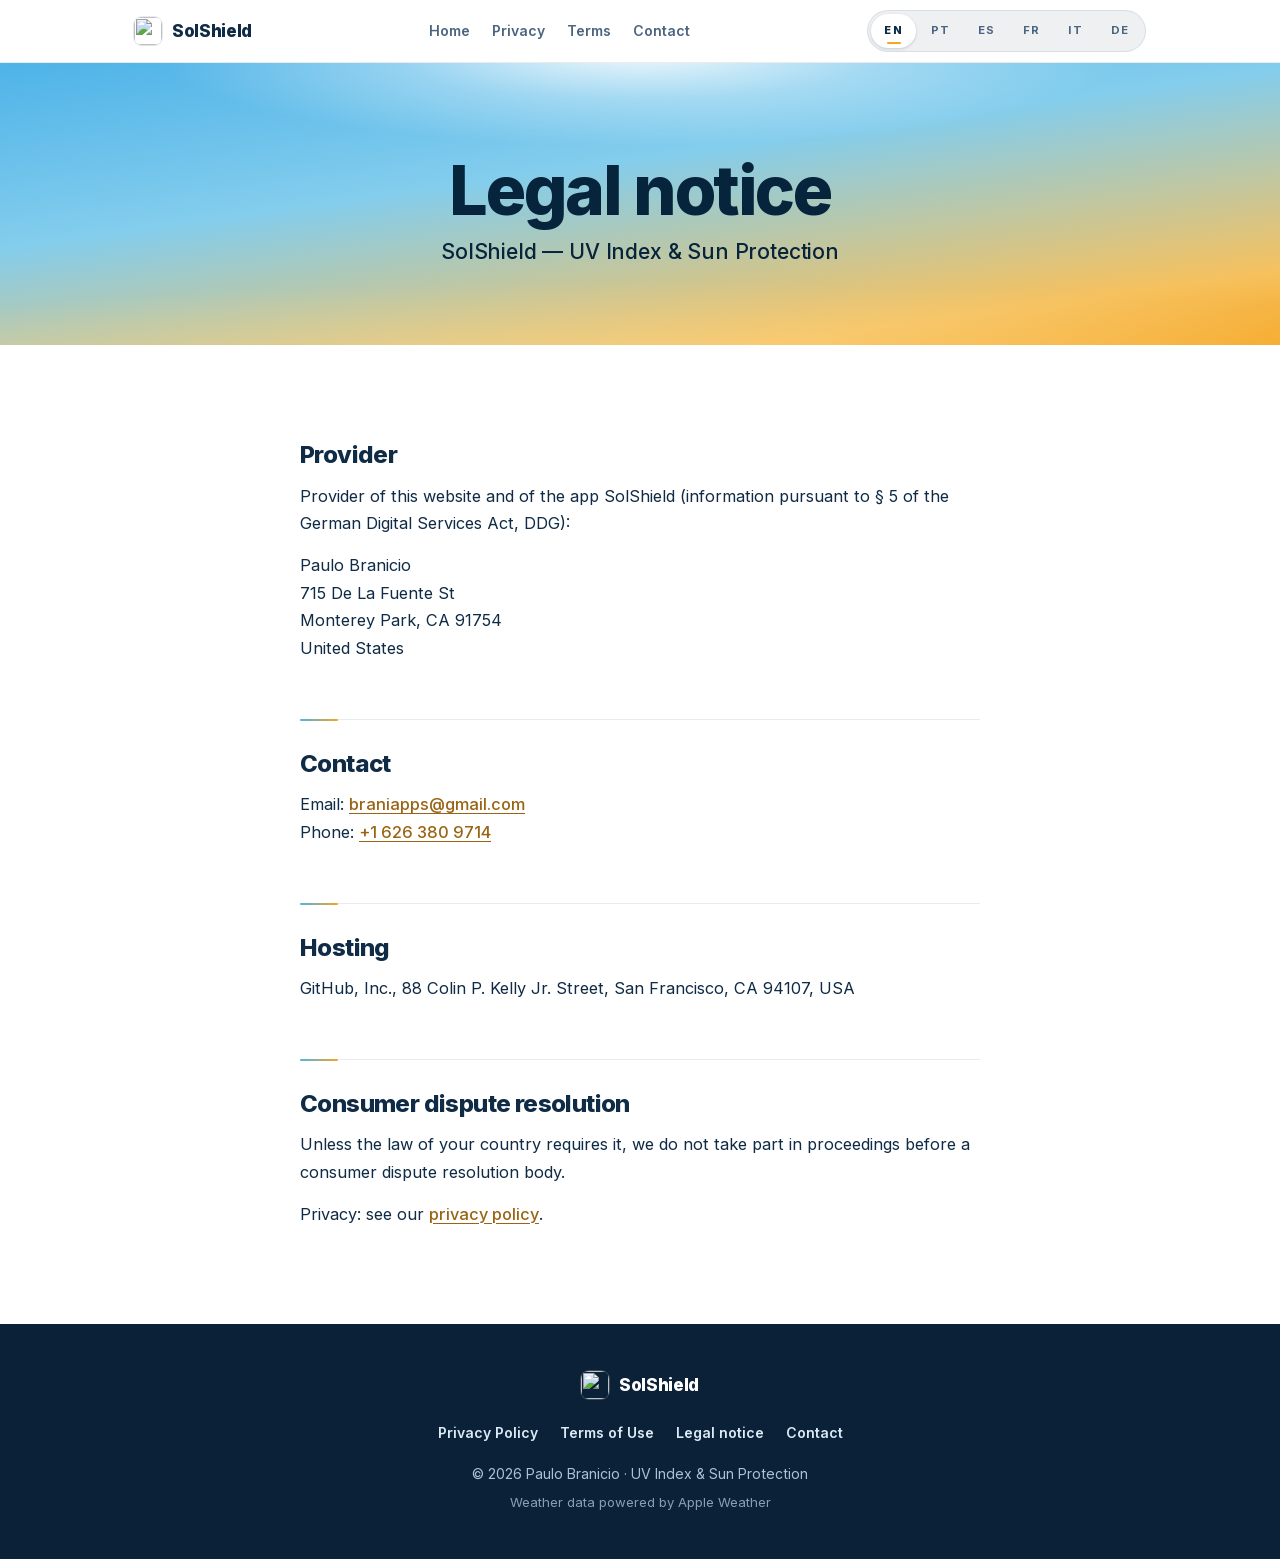
==== commit d5392d81: "legal: Impressum in every site language, switched by the language bar Co-Authored-By: Claude Opus 5." ====
--- a/impressum.html
+++ b/impressum.html
@@ -4,7 +4,7 @@
   <meta charset="UTF-8">
   <meta name="viewport" content="width=device-width, initial-scale=1.0">
   <title>Impressum · Legal notice — SolShield</title>
-  <meta name="description" content="Impressum and legal notice for SolShield and this support site: provider, contact, hosting.">
+  <meta name="description" content="Impressum and legal notice for SolShield: provider, contact details and hosting (§ 5 DDG), in every language of this site.">
   <link rel="stylesheet" href="styles.css">
   <link rel="icon" href="app-icon.png">
   <script src="site.js" defer></script>
@@ -41,56 +41,53 @@
 
 <main id="main">
 
-    <header class="hero">
-      <div class="wrap">
-        <h1>Impressum · Legal notice</h1>
-        <p class="hero-tagline">SolShield — UV Index &amp; Sun Protection</p>
-      </div>
-    </header>
-
-    <section class="block">
-      <div class="wrap narrow">
-        <div class="legal">
-          <section lang="de" id="impressum">
-          <h2>Impressum</h2>
-          <p>Anbieter dieser Website und der App SolShield:</p>
-          <h3>Angaben gemäß § 5 DDG</h3>
-          <p>Paulo Branicio<br>715 De La Fuente St<br>Monterey Park, CA 91754<br>USA</p>
-          <h3>Kontakt</h3>
-          <p>E-Mail: <a href="mailto:braniapps@gmail.com">braniapps@gmail.com</a><br>Telefon: <a href="tel:+16263809714">+1 626 380 9714</a></p>
-          <h3>Hosting</h3>
-          <p>GitHub, Inc., 88 Colin P. Kelly Jr. Street, San Francisco, CA 94107, USA</p>
-          <h3>Verbraucherstreitbeilegung</h3>
-          <p>Wir sind nicht bereit und nicht verpflichtet, an Streitbeilegungsverfahren vor einer Verbraucherschlichtungsstelle teilzunehmen.</p>
-          <p>Datenschutz: siehe unsere <a href="privacy.html">Datenschutzerklärung</a>.</p>
-          </section>
-
-          <section lang="en" id="legal-notice">
-          <h2>Legal notice</h2>
-          <p>Provider of this website and of the app SolShield (information pursuant to § 5 of the German Digital Services Act, DDG):</p>
-          <p>Paulo Branicio<br>715 De La Fuente St<br>Monterey Park, CA 91754<br>United States<br>Email: <a href="mailto:braniapps@gmail.com">braniapps@gmail.com</a> · Phone: <a href="tel:+16263809714">+1 626 380 9714</a></p>
-          <p>Hosting: GitHub, Inc., 88 Colin P. Kelly Jr. Street, San Francisco, CA 94107, USA</p>
-          <p>Consumer dispute resolution: unless the law of your country requires it, we do not take part in proceedings before a consumer dispute resolution body.</p>
+  <!-- ============================================================ ENGLISH ==
+       site.js stamps role="tabpanel", id, and aria-hidden on this element.
+       Never hand-author those. Portuguese, Spanish, French, Italian and German are exact
+       structural copies of this block with data-lang / lang / aria-label and the copy
+       swapped; parity.py enforces the equivalence.
+
+       The weather provider named in "Where UV data comes from" is Apple
+       Weather, reached through Apple's framework of that name — see
+       SolShield/Services/WeatherService.swift. The pre-redesign policy named
+       a different provider, which was simply false: who receives a user's
+       coordinates is the single most important factual claim a privacy
+       policy makes. If the app's weather backend ever changes, THAT
+       paragraph changes first, in all six languages, before anything else
+       ships.
+  -->
+  <section data-lang="en" lang="en" aria-label="English">
+
+    <!-- 1. header — the .hero band without .hero-icon/.badges, which is the
+         legal-page shape in the stylesheet contract. -->
+    <header class="hero">
+      <div class="wrap">
+        <h1 id="top">Legal notice</h1>
+        <p class="hero-tagline" data-rise>SolShield — UV Index &amp; Sun Protection</p>
+      </div>
+    </header>
+
+    <!-- 2. policy body -->
+    <section class="block">
+      <div class="wrap narrow">
+        <div class="legal">
+
+          <h2>Provider</h2>
+          <p>Provider of this website and of the app SolShield (information pursuant to § 5 of the German Digital Services Act, DDG):</p>
+          <p>Paulo Branicio<br>715 De La Fuente St<br>Monterey Park, CA 91754<br>United States</p>
+          <h2>Contact</h2>
+          <p>Email: <a href="mailto:braniapps@gmail.com">braniapps@gmail.com</a><br>Phone: <a href="tel:+16263809714">+1 626 380 9714</a></p>
+          <h2>Hosting</h2>
+          <p>GitHub, Inc., 88 Colin P. Kelly Jr. Street, San Francisco, CA 94107, USA</p>
+          <h2>Consumer dispute resolution</h2>
+          <p>Unless the law of your country requires it, we do not take part in proceedings before a consumer dispute resolution body.</p>
           <p>Privacy: see our <a href="privacy.html">privacy policy</a>.</p>
-          </section>
-
-          <section lang="fr" id="mentions-legales">
-          <h2>Mentions légales</h2>
-          <p>Éditeur du site et de l’app SolShield et directeur de la publication : Paulo Branicio, 715 De La Fuente St, Monterey Park, CA 91754, États-Unis · E-mail : <a href="mailto:braniapps@gmail.com">braniapps@gmail.com</a> · Téléphone : <a href="tel:+16263809714">+1 626 380 9714</a></p>
-          <p>Hébergeur : GitHub, Inc., 88 Colin P. Kelly Jr. Street, San Francisco, CA 94107, USA</p>
-          <p>Données personnelles : voir notre <a href="privacy.html">politique de confidentialité</a>.</p>
-          </section>
-
-          <section class="legal-others">
-          <p lang="pt"><strong>Aviso legal:</strong> responsável pelo site e pelo app SolShield: Paulo Branicio, 715 De La Fuente St, Monterey Park, CA 91754, Estados Unidos · <a href="mailto:braniapps@gmail.com">braniapps@gmail.com</a> · <a href="tel:+16263809714">+1 626 380 9714</a>. Hospedagem: GitHub, Inc., 88 Colin P. Kelly Jr. Street, San Francisco, CA 94107, USA.</p>
-          <p lang="es"><strong>Aviso legal:</strong> titular del sitio y de la app SolShield: Paulo Branicio, 715 De La Fuente St, Monterey Park, CA 91754, Estados Unidos · <a href="mailto:braniapps@gmail.com">braniapps@gmail.com</a> · <a href="tel:+16263809714">+1 626 380 9714</a>. Alojamiento: GitHub, Inc., 88 Colin P. Kelly Jr. Street, San Francisco, CA 94107, USA.</p>
-          <p lang="it"><strong>Note legali:</strong> titolare del sito e dell’app SolShield: Paulo Branicio, 715 De La Fuente St, Monterey Park, CA 91754, Stati Uniti · <a href="mailto:braniapps@gmail.com">braniapps@gmail.com</a> · <a href="tel:+16263809714">+1 626 380 9714</a>. Hosting: GitHub, Inc., 88 Colin P. Kelly Jr. Street, San Francisco, CA 94107, USA.</p>
-          <p lang="el"><strong>Νομικές πληροφορίες:</strong> πάροχος του ιστότοπου και της εφαρμογής SolShield: Paulo Branicio, 715 De La Fuente St, Monterey Park, CA 91754, Ηνωμένες Πολιτείες · <a href="mailto:braniapps@gmail.com">braniapps@gmail.com</a> · <a href="tel:+16263809714">+1 626 380 9714</a>. Φιλοξενία: GitHub, Inc., 88 Colin P. Kelly Jr. Street, San Francisco, CA 94107, USA.</p>
-          </section>
-        </div>
-      </div>
-    </section>
-
+
+        </div>
+      </div>
+    </section>
+
+    <!-- 3. footer — inside the language section so it translates with it. -->
     <footer class="foot">
       <div class="wrap">
         <a class="brand" href="index.html"><img class="brand-mark" src="app-icon.png" alt="">SolShield</a>
@@ -105,6 +102,257 @@
       </div>
     </footer>
 
+  </section>
+
+  <!-- ======================================================== /ENGLISH ==
+       The five sections below are structural clones of the block above:
+       same elements, same classes, same order, with only the copy and the
+       section's own data-lang / id / lang / aria-label changed. The
+       rationale comments are not repeated — read them once, in English.
+
+       id="portugues", id="espanol", id="francais", id="italiano" and id="deutsch" are the
+       only hand-authored ids on the page: they are the deep-link anchors site.js maps to a language, and it
+       honours an existing id (`if (!s.id)`). role="tabpanel", aria-controls
+       and aria-hidden are still stamped at runtime and must not appear here.
+       id="top" stays on the English <h1> alone — ids must be unique.
+  -->
+
+  <section data-lang="pt" id="portugues" lang="pt-BR" aria-label="Português">
+
+    <!-- 1. header -->
+    <header class="hero">
+      <div class="wrap">
+        <h1>Aviso legal</h1>
+        <p class="hero-tagline" data-rise>SolShield — Índice UV e Proteção Solar</p>
+      </div>
+    </header>
+
+    <!-- 2. policy body -->
+    <section class="block">
+      <div class="wrap narrow">
+        <div class="legal">
+
+          <h2>Responsável</h2>
+          <p>Responsável por este site e pelo app SolShield (informações exigidas pelo § 5 da Lei alemã de Serviços Digitais, DDG):</p>
+          <p>Paulo Branicio<br>715 De La Fuente St<br>Monterey Park, CA 91754<br>Estados Unidos</p>
+          <h2>Contato</h2>
+          <p>E-mail: <a href="mailto:braniapps@gmail.com">braniapps@gmail.com</a><br>Telefone: <a href="tel:+16263809714">+1 626 380 9714</a></p>
+          <h2>Hospedagem</h2>
+          <p>GitHub, Inc., 88 Colin P. Kelly Jr. Street, San Francisco, CA 94107, USA</p>
+          <h2>Resolução de litígios de consumo</h2>
+          <p>Salvo quando a lei do seu país o exigir, não participamos de procedimentos de resolução de litígios perante entidades de resolução alternativa de litígios de consumo.</p>
+          <p>Privacidade: veja nossa <a href="privacy.html">política de privacidade</a>.</p>
+
+        </div>
+      </div>
+    </section>
+
+    <!-- 3. footer -->
+    <footer class="foot">
+      <div class="wrap">
+        <a class="brand" href="index.html"><img class="brand-mark" src="app-icon.png" alt="">SolShield</a>
+        <nav class="foot-links" aria-label="Rodapé">
+          <a href="privacy.html" data-i18n-en="Privacy Policy" data-i18n-pt="Política de Privacidade" data-i18n-es="Política de Privacidad" data-i18n-fr="Politique de confidentialité" data-i18n-it="Informativa sulla privacy" data-i18n-de="Datenschutzerklärung">Política de Privacidade</a>
+          <a href="terms.html" data-i18n-en="Terms of Use" data-i18n-pt="Termos de Uso" data-i18n-es="Términos de Uso" data-i18n-fr="Conditions d’utilisation" data-i18n-it="Condizioni d’uso" data-i18n-de="Nutzungsbedingungen">Termos de Uso</a>
+          <a href="impressum.html" data-i18n-en="Legal notice" data-i18n-pt="Aviso legal" data-i18n-es="Aviso legal" data-i18n-fr="Mentions légales" data-i18n-it="Note legali" data-i18n-de="Impressum">Aviso legal</a>
+          <a href="mailto:braniapps@gmail.com" data-i18n-en="Contact" data-i18n-pt="Contato" data-i18n-es="Contacto" data-i18n-fr="Contact" data-i18n-it="Contatti" data-i18n-de="Kontakt">Contato</a>
+        </nav>
+        <p class="cr">© 2026 Paulo Branicio · Índice UV e Proteção Solar</p>
+        <p class="attr">Dados meteorológicos desenvolvidos com Apple Weather</p>
+      </div>
+    </footer>
+
+  </section>
+
+  <section data-lang="es" id="espanol" lang="es-ES" aria-label="Español">
+
+    <!-- 1. header -->
+    <header class="hero">
+      <div class="wrap">
+        <h1>Aviso legal</h1>
+        <p class="hero-tagline" data-rise>SolShield — Índice UV y Protección Solar</p>
+      </div>
+    </header>
+
+    <!-- 2. policy body -->
+    <section class="block">
+      <div class="wrap narrow">
+        <div class="legal">
+
+          <h2>Titular</h2>
+          <p>Titular de este sitio y de la app SolShield (información exigida por el § 5 de la Ley alemana de Servicios Digitales, DDG):</p>
+          <p>Paulo Branicio<br>715 De La Fuente St<br>Monterey Park, CA 91754<br>Estados Unidos</p>
+          <h2>Contacto</h2>
+          <p>Correo electrónico: <a href="mailto:braniapps@gmail.com">braniapps@gmail.com</a><br>Teléfono: <a href="tel:+16263809714">+1 626 380 9714</a></p>
+          <h2>Alojamiento</h2>
+          <p>GitHub, Inc., 88 Colin P. Kelly Jr. Street, San Francisco, CA 94107, USA</p>
+          <h2>Resolución de litigios de consumo</h2>
+          <p>Salvo que la ley de su país lo exija, no participamos en procedimientos de resolución de litigios ante entidades de resolución alternativa de litigios de consumo.</p>
+          <p>Privacidad: consulte nuestra <a href="privacy.html">política de privacidad</a>.</p>
+
+        </div>
+      </div>
+    </section>
+
+    <!-- 3. footer -->
+    <footer class="foot">
+      <div class="wrap">
+        <a class="brand" href="index.html"><img class="brand-mark" src="app-icon.png" alt="">SolShield</a>
+        <nav class="foot-links" aria-label="Pie de página">
+          <a href="privacy.html" data-i18n-en="Privacy Policy" data-i18n-pt="Política de Privacidade" data-i18n-es="Política de Privacidad" data-i18n-fr="Politique de confidentialité" data-i18n-it="Informativa sulla privacy" data-i18n-de="Datenschutzerklärung">Política de Privacidad</a>
+          <a href="terms.html" data-i18n-en="Terms of Use" data-i18n-pt="Termos de Uso" data-i18n-es="Términos de Uso" data-i18n-fr="Conditions d’utilisation" data-i18n-it="Condizioni d’uso" data-i18n-de="Nutzungsbedingungen">Términos de Uso</a>
+          <a href="impressum.html" data-i18n-en="Legal notice" data-i18n-pt="Aviso legal" data-i18n-es="Aviso legal" data-i18n-fr="Mentions légales" data-i18n-it="Note legali" data-i18n-de="Impressum">Aviso legal</a>
+          <a href="mailto:braniapps@gmail.com" data-i18n-en="Contact" data-i18n-pt="Contato" data-i18n-es="Contacto" data-i18n-fr="Contact" data-i18n-it="Contatti" data-i18n-de="Kontakt">Contacto</a>
+        </nav>
+        <p class="cr">© 2026 Paulo Branicio · Índice UV y Protección Solar</p>
+        <p class="attr">Datos meteorológicos desarrollados con Apple Weather</p>
+      </div>
+    </footer>
+
+  </section>
+
+  <section data-lang="fr" id="francais" lang="fr-FR" aria-label="Français">
+
+    <!-- 1. header -->
+    <header class="hero">
+      <div class="wrap">
+        <h1>Mentions légales</h1>
+        <p class="hero-tagline" data-rise>SolShield — Indice UV et protection solaire</p>
+      </div>
+    </header>
+
+    <!-- 2. policy body -->
+    <section class="block">
+      <div class="wrap narrow">
+        <div class="legal">
+
+          <h2>Éditeur</h2>
+          <p>Éditeur du site et de l’app SolShield et directeur de la publication :</p>
+          <p>Paulo Branicio<br>715 De La Fuente St<br>Monterey Park, CA 91754<br>États-Unis</p>
+          <h2>Contact</h2>
+          <p>E-mail : <a href="mailto:braniapps@gmail.com">braniapps@gmail.com</a><br>Téléphone : <a href="tel:+16263809714">+1 626 380 9714</a></p>
+          <h2>Hébergeur</h2>
+          <p>GitHub, Inc., 88 Colin P. Kelly Jr. Street, San Francisco, CA 94107, USA</p>
+          <h2>Règlement des litiges de consommation</h2>
+          <p>Sauf si la loi de votre pays l’exige, nous ne participons pas à des procédures de règlement des litiges devant un organisme de médiation de la consommation.</p>
+          <p>Données personnelles : voir notre <a href="privacy.html">politique de confidentialité</a>.</p>
+
+        </div>
+      </div>
+    </section>
+
+    <!-- 3. footer -->
+    <footer class="foot">
+      <div class="wrap">
+        <a class="brand" href="index.html"><img class="brand-mark" src="app-icon.png" alt="">SolShield</a>
+        <nav class="foot-links" aria-label="Pied de page">
+          <a href="privacy.html" data-i18n-en="Privacy Policy" data-i18n-pt="Política de Privacidade" data-i18n-es="Política de Privacidad" data-i18n-fr="Politique de confidentialité" data-i18n-it="Informativa sulla privacy" data-i18n-de="Datenschutzerklärung">Politique de confidentialité</a>
+          <a href="terms.html" data-i18n-en="Terms of Use" data-i18n-pt="Termos de Uso" data-i18n-es="Términos de Uso" data-i18n-fr="Conditions d’utilisation" data-i18n-it="Condizioni d’uso" data-i18n-de="Nutzungsbedingungen">Conditions d’utilisation</a>
+          <a href="impressum.html" data-i18n-en="Legal notice" data-i18n-pt="Aviso legal" data-i18n-es="Aviso legal" data-i18n-fr="Mentions légales" data-i18n-it="Note legali" data-i18n-de="Impressum">Mentions légales</a>
+          <a href="mailto:braniapps@gmail.com" data-i18n-en="Contact" data-i18n-pt="Contato" data-i18n-es="Contacto" data-i18n-fr="Contact" data-i18n-it="Contatti" data-i18n-de="Kontakt">Contact</a>
+        </nav>
+        <p class="cr">© 2026 Paulo Branicio · Indice UV et protection solaire</p>
+        <p class="attr">Données météo fournies par Apple Weather</p>
+      </div>
+    </footer>
+
+  </section>
+
+  <section data-lang="it" id="italiano" lang="it-IT" aria-label="Italiano">
+
+    <!-- 1. header -->
+    <header class="hero">
+      <div class="wrap">
+        <h1>Note legali</h1>
+        <p class="hero-tagline" data-rise>SolShield — Indice UV e protezione solare</p>
+      </div>
+    </header>
+
+    <!-- 2. policy body -->
+    <section class="block">
+      <div class="wrap narrow">
+        <div class="legal">
+
+          <h2>Titolare</h2>
+          <p>Titolare di questo sito e dell’app SolShield (informazioni ai sensi del § 5 della legge tedesca sui servizi digitali, DDG):</p>
+          <p>Paulo Branicio<br>715 De La Fuente St<br>Monterey Park, CA 91754<br>Stati Uniti</p>
+          <h2>Contatti</h2>
+          <p>E-mail: <a href="mailto:braniapps@gmail.com">braniapps@gmail.com</a><br>Telefono: <a href="tel:+16263809714">+1 626 380 9714</a></p>
+          <h2>Hosting</h2>
+          <p>GitHub, Inc., 88 Colin P. Kelly Jr. Street, San Francisco, CA 94107, USA</p>
+          <h2>Risoluzione delle controversie dei consumatori</h2>
+          <p>Salvo che la legge del tuo Paese lo imponga, non partecipiamo a procedure di risoluzione delle controversie davanti a un organismo di risoluzione alternativa delle controversie dei consumatori.</p>
+          <p>Privacy: vedi la nostra <a href="privacy.html">informativa sulla privacy</a>.</p>
+
+        </div>
+      </div>
+    </section>
+
+    <!-- 3. footer -->
+    <footer class="foot">
+      <div class="wrap">
+        <a class="brand" href="index.html"><img class="brand-mark" src="app-icon.png" alt="">SolShield</a>
+        <nav class="foot-links" aria-label="Piè di pagina">
+          <a href="privacy.html" data-i18n-en="Privacy Policy" data-i18n-pt="Política de Privacidade" data-i18n-es="Política de Privacidad" data-i18n-fr="Politique de confidentialité" data-i18n-it="Informativa sulla privacy" data-i18n-de="Datenschutzerklärung">Informativa sulla privacy</a>
+          <a href="terms.html" data-i18n-en="Terms of Use" data-i18n-pt="Termos de Uso" data-i18n-es="Términos de Uso" data-i18n-fr="Conditions d’utilisation" data-i18n-it="Condizioni d’uso" data-i18n-de="Nutzungsbedingungen">Condizioni d’uso</a>
+          <a href="impressum.html" data-i18n-en="Legal notice" data-i18n-pt="Aviso legal" data-i18n-es="Aviso legal" data-i18n-fr="Mentions légales" data-i18n-it="Note legali" data-i18n-de="Impressum">Note legali</a>
+          <a href="mailto:braniapps@gmail.com" data-i18n-en="Contact" data-i18n-pt="Contato" data-i18n-es="Contacto" data-i18n-fr="Contact" data-i18n-it="Contatti" data-i18n-de="Kontakt">Contatti</a>
+        </nav>
+        <p class="cr">© 2026 Paulo Branicio · Indice UV e protezione solare</p>
+        <p class="attr">Dati meteo forniti da Apple Weather</p>
+      </div>
+    </footer>
+
+  </section>
+
+  <section data-lang="de" id="deutsch" lang="de-DE" aria-label="Deutsch">
+
+    <!-- 1. header -->
+    <header class="hero">
+      <div class="wrap">
+        <h1>Impressum</h1>
+        <p class="hero-tagline" data-rise>SolShield – UV-Index und Sonnenschutz</p>
+      </div>
+    </header>
+
+    <!-- 2. policy body -->
+    <section class="block">
+      <div class="wrap narrow">
+        <div class="legal">
+
+          <h2>Angaben gemäß § 5 DDG</h2>
+          <p>Anbieter dieser Website und der App SolShield:</p>
+          <p>Paulo Branicio<br>715 De La Fuente St<br>Monterey Park, CA 91754<br>USA</p>
+          <h2>Kontakt</h2>
+          <p>E-Mail: <a href="mailto:braniapps@gmail.com">braniapps@gmail.com</a><br>Telefon: <a href="tel:+16263809714">+1 626 380 9714</a></p>
+          <h2>Hosting</h2>
+          <p>GitHub, Inc., 88 Colin P. Kelly Jr. Street, San Francisco, CA 94107, USA</p>
+          <h2>Verbraucherstreitbeilegung</h2>
+          <p>Wir sind nicht bereit und nicht verpflichtet, an Streitbeilegungsverfahren vor einer Verbraucherschlichtungsstelle teilzunehmen.</p>
+          <p>Datenschutz: siehe unsere <a href="privacy.html">Datenschutzerklärung</a>.</p>
+
+        </div>
+      </div>
+    </section>
+
+    <!-- 3. footer -->
+    <footer class="foot">
+      <div class="wrap">
+        <a class="brand" href="index.html"><img class="brand-mark" src="app-icon.png" alt="">SolShield</a>
+        <nav class="foot-links" aria-label="Fußzeile">
+          <a href="privacy.html" data-i18n-en="Privacy Policy" data-i18n-pt="Política de Privacidade" data-i18n-es="Política de Privacidad" data-i18n-fr="Politique de confidentialité" data-i18n-it="Informativa sulla privacy" data-i18n-de="Datenschutzerklärung">Datenschutzerklärung</a>
+          <a href="terms.html" data-i18n-en="Terms of Use" data-i18n-pt="Termos de Uso" data-i18n-es="Términos de Uso" data-i18n-fr="Conditions d’utilisation" data-i18n-it="Condizioni d’uso" data-i18n-de="Nutzungsbedingungen">Nutzungsbedingungen</a>
+          <a href="impressum.html" data-i18n-en="Legal notice" data-i18n-pt="Aviso legal" data-i18n-es="Aviso legal" data-i18n-fr="Mentions légales" data-i18n-it="Note legali" data-i18n-de="Impressum">Impressum</a>
+          <a href="mailto:braniapps@gmail.com" data-i18n-en="Contact" data-i18n-pt="Contato" data-i18n-es="Contacto" data-i18n-fr="Contact" data-i18n-it="Contatti" data-i18n-de="Kontakt">Kontakt</a>
+        </nav>
+        <p class="cr">© 2026 Paulo Branicio · UV-Index und Sonnenschutz</p>
+        <p class="attr">Wetterdaten von Apple Weather</p>
+      </div>
+    </footer>
+
+  </section>
+
 </main>
+
 </body>
 </html>
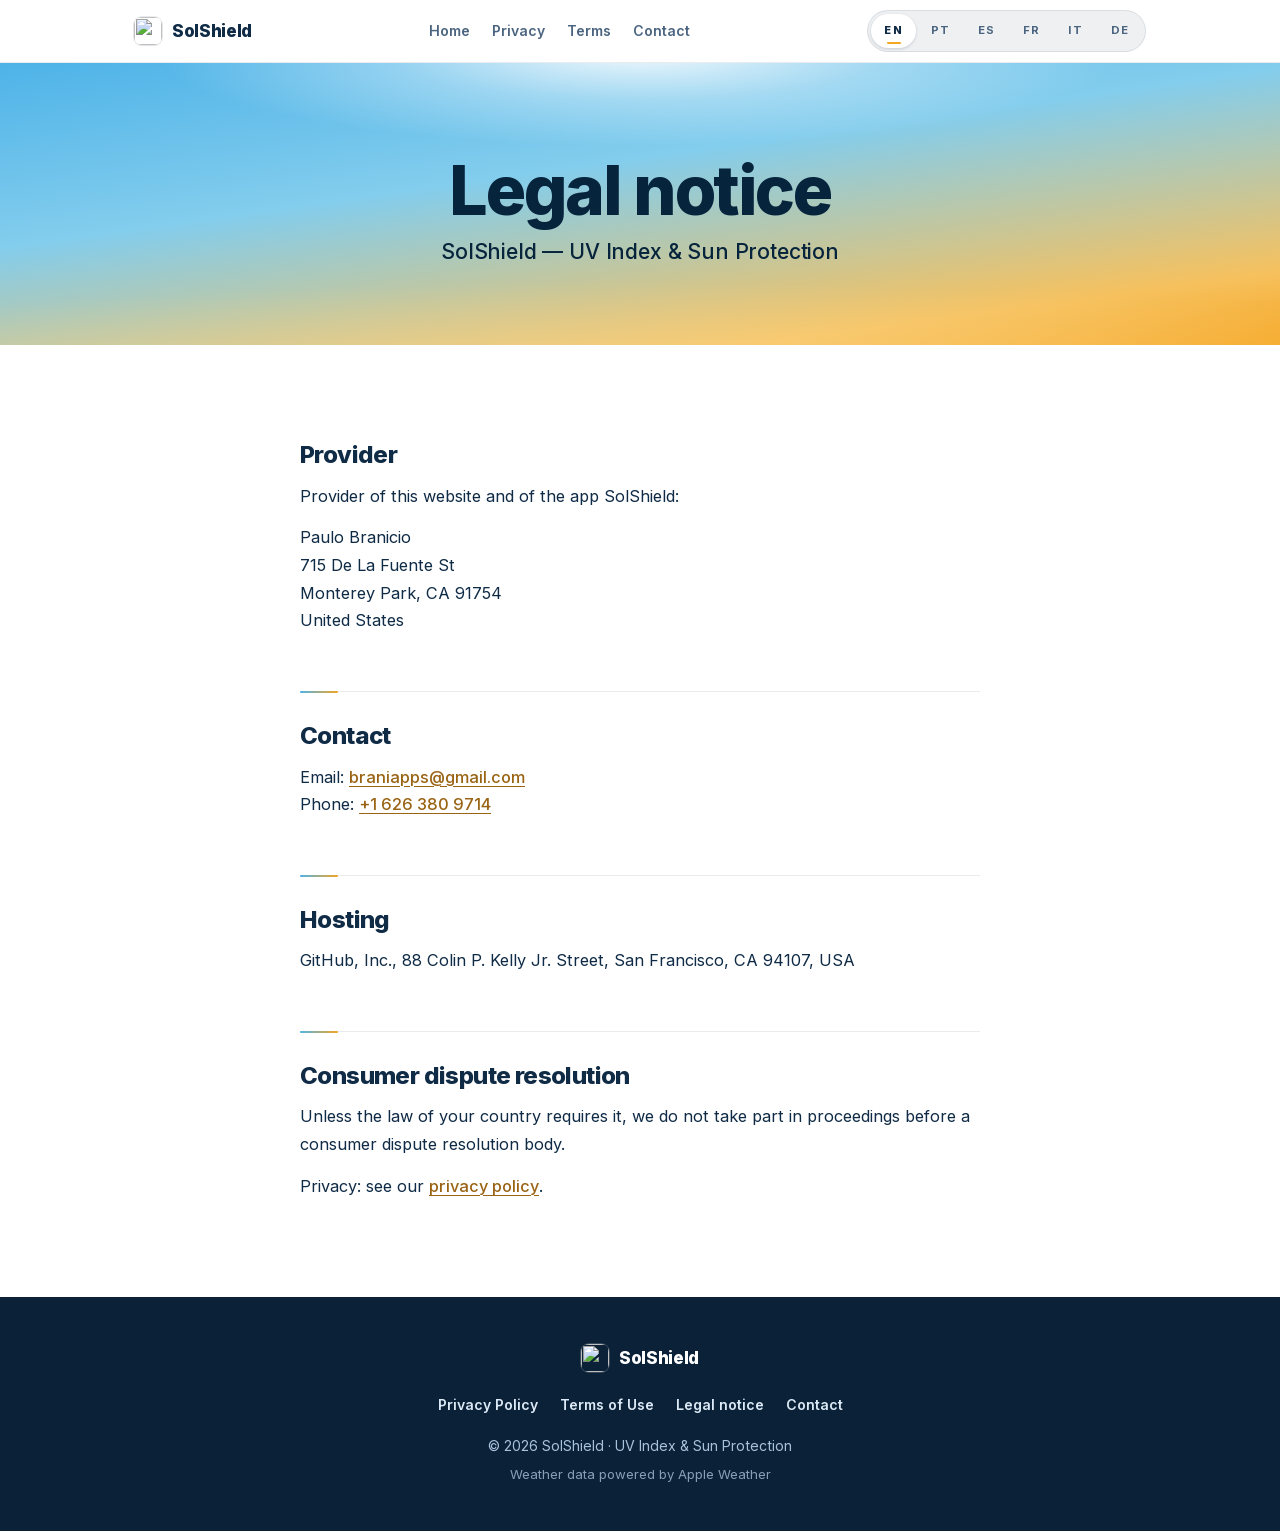
==== commit 08b09a94: "legal: Terms of Use 1.4.0 (effective November 9, 2026); name only in the Impressum Paulo (2026-11-09" ====
--- a/impressum.html
+++ b/impressum.html
@@ -4,7 +4,7 @@
   <meta charset="UTF-8">
   <meta name="viewport" content="width=device-width, initial-scale=1.0">
   <title>Impressum · Legal notice — SolShield</title>
-  <meta name="description" content="Impressum and legal notice for SolShield: provider, contact details and hosting (§ 5 DDG), in every language of this site.">
+  <meta name="description" content="Impressum and legal notice for SolShield: provider, contact details and hosting, in every language of this site.">
   <link rel="stylesheet" href="styles.css">
   <link rel="icon" href="app-icon.png">
   <script src="site.js" defer></script>
@@ -73,7 +73,7 @@
         <div class="legal">
 
           <h2>Provider</h2>
-          <p>Provider of this website and of the app SolShield (information pursuant to § 5 of the German Digital Services Act, DDG):</p>
+          <p>Provider of this website and of the app SolShield:</p>
           <p>Paulo Branicio<br>715 De La Fuente St<br>Monterey Park, CA 91754<br>United States</p>
           <h2>Contact</h2>
           <p>Email: <a href="mailto:braniapps@gmail.com">braniapps@gmail.com</a><br>Phone: <a href="tel:+16263809714">+1 626 380 9714</a></p>
@@ -97,7 +97,7 @@
           <a href="impressum.html" data-i18n-en="Legal notice" data-i18n-pt="Aviso legal" data-i18n-es="Aviso legal" data-i18n-fr="Mentions légales" data-i18n-it="Note legali" data-i18n-de="Impressum">Legal notice</a>
           <a href="mailto:braniapps@gmail.com" data-i18n-en="Contact" data-i18n-pt="Contato" data-i18n-es="Contacto" data-i18n-fr="Contact" data-i18n-it="Contatti" data-i18n-de="Kontakt">Contact</a>
         </nav>
-        <p class="cr">© 2026 Paulo Branicio · UV Index &amp; Sun Protection</p>
+        <p class="cr">© 2026 SolShield · UV Index &amp; Sun Protection</p>
         <p class="attr">Weather data powered by Apple Weather</p>
       </div>
     </footer>
@@ -133,7 +133,7 @@
         <div class="legal">
 
           <h2>Responsável</h2>
-          <p>Responsável por este site e pelo app SolShield (informações exigidas pelo § 5 da Lei alemã de Serviços Digitais, DDG):</p>
+          <p>Responsável por este site e pelo app SolShield:</p>
           <p>Paulo Branicio<br>715 De La Fuente St<br>Monterey Park, CA 91754<br>Estados Unidos</p>
           <h2>Contato</h2>
           <p>E-mail: <a href="mailto:braniapps@gmail.com">braniapps@gmail.com</a><br>Telefone: <a href="tel:+16263809714">+1 626 380 9714</a></p>
@@ -157,8 +157,8 @@
           <a href="impressum.html" data-i18n-en="Legal notice" data-i18n-pt="Aviso legal" data-i18n-es="Aviso legal" data-i18n-fr="Mentions légales" data-i18n-it="Note legali" data-i18n-de="Impressum">Aviso legal</a>
           <a href="mailto:braniapps@gmail.com" data-i18n-en="Contact" data-i18n-pt="Contato" data-i18n-es="Contacto" data-i18n-fr="Contact" data-i18n-it="Contatti" data-i18n-de="Kontakt">Contato</a>
         </nav>
-        <p class="cr">© 2026 Paulo Branicio · Índice UV e Proteção Solar</p>
-        <p class="attr">Dados meteorológicos desenvolvidos com Apple Weather</p>
+        <p class="cr">© 2026 SolShield · Índice UV e Proteção Solar</p>
+        <p class="attr">Dados meteorológicos fornecidos pelo Apple Weather</p>
       </div>
     </footer>
 
@@ -180,7 +180,7 @@
         <div class="legal">
 
           <h2>Titular</h2>
-          <p>Titular de este sitio y de la app SolShield (información exigida por el § 5 de la Ley alemana de Servicios Digitales, DDG):</p>
+          <p>Titular de este sitio y de la app SolShield:</p>
           <p>Paulo Branicio<br>715 De La Fuente St<br>Monterey Park, CA 91754<br>Estados Unidos</p>
           <h2>Contacto</h2>
           <p>Correo electrónico: <a href="mailto:braniapps@gmail.com">braniapps@gmail.com</a><br>Teléfono: <a href="tel:+16263809714">+1 626 380 9714</a></p>
@@ -204,8 +204,8 @@
           <a href="impressum.html" data-i18n-en="Legal notice" data-i18n-pt="Aviso legal" data-i18n-es="Aviso legal" data-i18n-fr="Mentions légales" data-i18n-it="Note legali" data-i18n-de="Impressum">Aviso legal</a>
           <a href="mailto:braniapps@gmail.com" data-i18n-en="Contact" data-i18n-pt="Contato" data-i18n-es="Contacto" data-i18n-fr="Contact" data-i18n-it="Contatti" data-i18n-de="Kontakt">Contacto</a>
         </nav>
-        <p class="cr">© 2026 Paulo Branicio · Índice UV y Protección Solar</p>
-        <p class="attr">Datos meteorológicos desarrollados con Apple Weather</p>
+        <p class="cr">© 2026 SolShield · Índice UV y Protección Solar</p>
+        <p class="attr">Datos meteorológicos proporcionados por Apple Weather</p>
       </div>
     </footer>
 
@@ -251,7 +251,7 @@
           <a href="impressum.html" data-i18n-en="Legal notice" data-i18n-pt="Aviso legal" data-i18n-es="Aviso legal" data-i18n-fr="Mentions légales" data-i18n-it="Note legali" data-i18n-de="Impressum">Mentions légales</a>
           <a href="mailto:braniapps@gmail.com" data-i18n-en="Contact" data-i18n-pt="Contato" data-i18n-es="Contacto" data-i18n-fr="Contact" data-i18n-it="Contatti" data-i18n-de="Kontakt">Contact</a>
         </nav>
-        <p class="cr">© 2026 Paulo Branicio · Indice UV et protection solaire</p>
+        <p class="cr">© 2026 SolShield · Indice UV et protection solaire</p>
         <p class="attr">Données météo fournies par Apple Weather</p>
       </div>
     </footer>
@@ -274,7 +274,7 @@
         <div class="legal">
 
           <h2>Titolare</h2>
-          <p>Titolare di questo sito e dell’app SolShield (informazioni ai sensi del § 5 della legge tedesca sui servizi digitali, DDG):</p>
+          <p>Titolare di questo sito e dell’app SolShield:</p>
           <p>Paulo Branicio<br>715 De La Fuente St<br>Monterey Park, CA 91754<br>Stati Uniti</p>
           <h2>Contatti</h2>
           <p>E-mail: <a href="mailto:braniapps@gmail.com">braniapps@gmail.com</a><br>Telefono: <a href="tel:+16263809714">+1 626 380 9714</a></p>
@@ -298,7 +298,7 @@
           <a href="impressum.html" data-i18n-en="Legal notice" data-i18n-pt="Aviso legal" data-i18n-es="Aviso legal" data-i18n-fr="Mentions légales" data-i18n-it="Note legali" data-i18n-de="Impressum">Note legali</a>
           <a href="mailto:braniapps@gmail.com" data-i18n-en="Contact" data-i18n-pt="Contato" data-i18n-es="Contacto" data-i18n-fr="Contact" data-i18n-it="Contatti" data-i18n-de="Kontakt">Contatti</a>
         </nav>
-        <p class="cr">© 2026 Paulo Branicio · Indice UV e protezione solare</p>
+        <p class="cr">© 2026 SolShield · Indice UV e protezione solare</p>
         <p class="attr">Dati meteo forniti da Apple Weather</p>
       </div>
     </footer>
@@ -345,7 +345,7 @@
           <a href="impressum.html" data-i18n-en="Legal notice" data-i18n-pt="Aviso legal" data-i18n-es="Aviso legal" data-i18n-fr="Mentions légales" data-i18n-it="Note legali" data-i18n-de="Impressum">Impressum</a>
           <a href="mailto:braniapps@gmail.com" data-i18n-en="Contact" data-i18n-pt="Contato" data-i18n-es="Contacto" data-i18n-fr="Contact" data-i18n-it="Contatti" data-i18n-de="Kontakt">Kontakt</a>
         </nav>
-        <p class="cr">© 2026 Paulo Branicio · UV-Index und Sonnenschutz</p>
+        <p class="cr">© 2026 SolShield · UV-Index und Sonnenschutz</p>
         <p class="attr">Wetterdaten von Apple Weather</p>
       </div>
     </footer>
--- a/styles.css
+++ b/styles.css
@@ -1167,6 +1167,19 @@
   background: var(--sun);
 }
 
+/* The box at the top of the Terms: "Please read carefully" and the app's main
+   safety point. Ink on the tinted ground (both tokens, so contrast.py covers it in
+   light and dark) with a sun-coloured rule on the left. */
+.legal-box {
+  margin-bottom: clamp(26px, 4vw, 38px);
+  padding: 4px 20px 18px;
+  border: 1px solid var(--line);
+  border-left: 4px solid var(--sun);
+  border-radius: var(--radius);
+  background: var(--bg-alt);
+  color: var(--ink);
+}
+
 /* ------------------------------------------------------ language visibility */
 
 /* Languages are hidden ONLY when site.js has announced itself by setting
